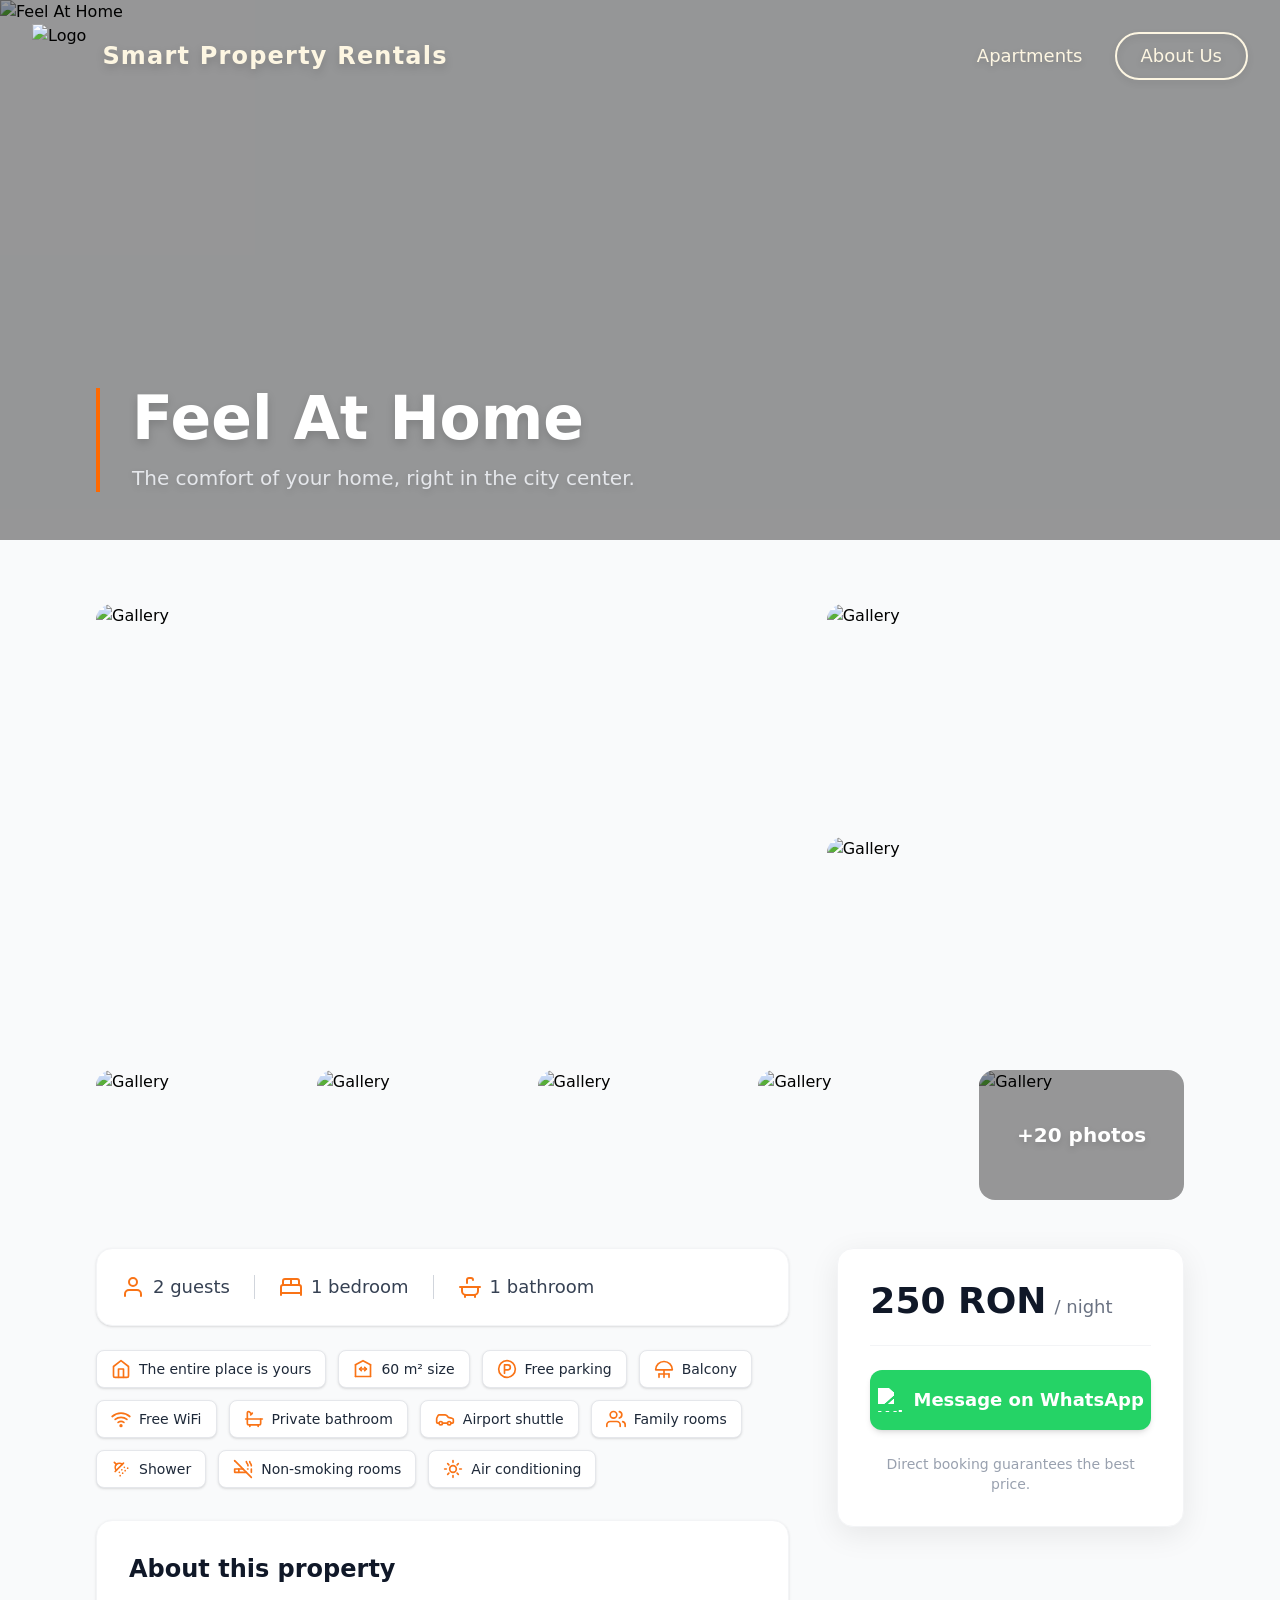
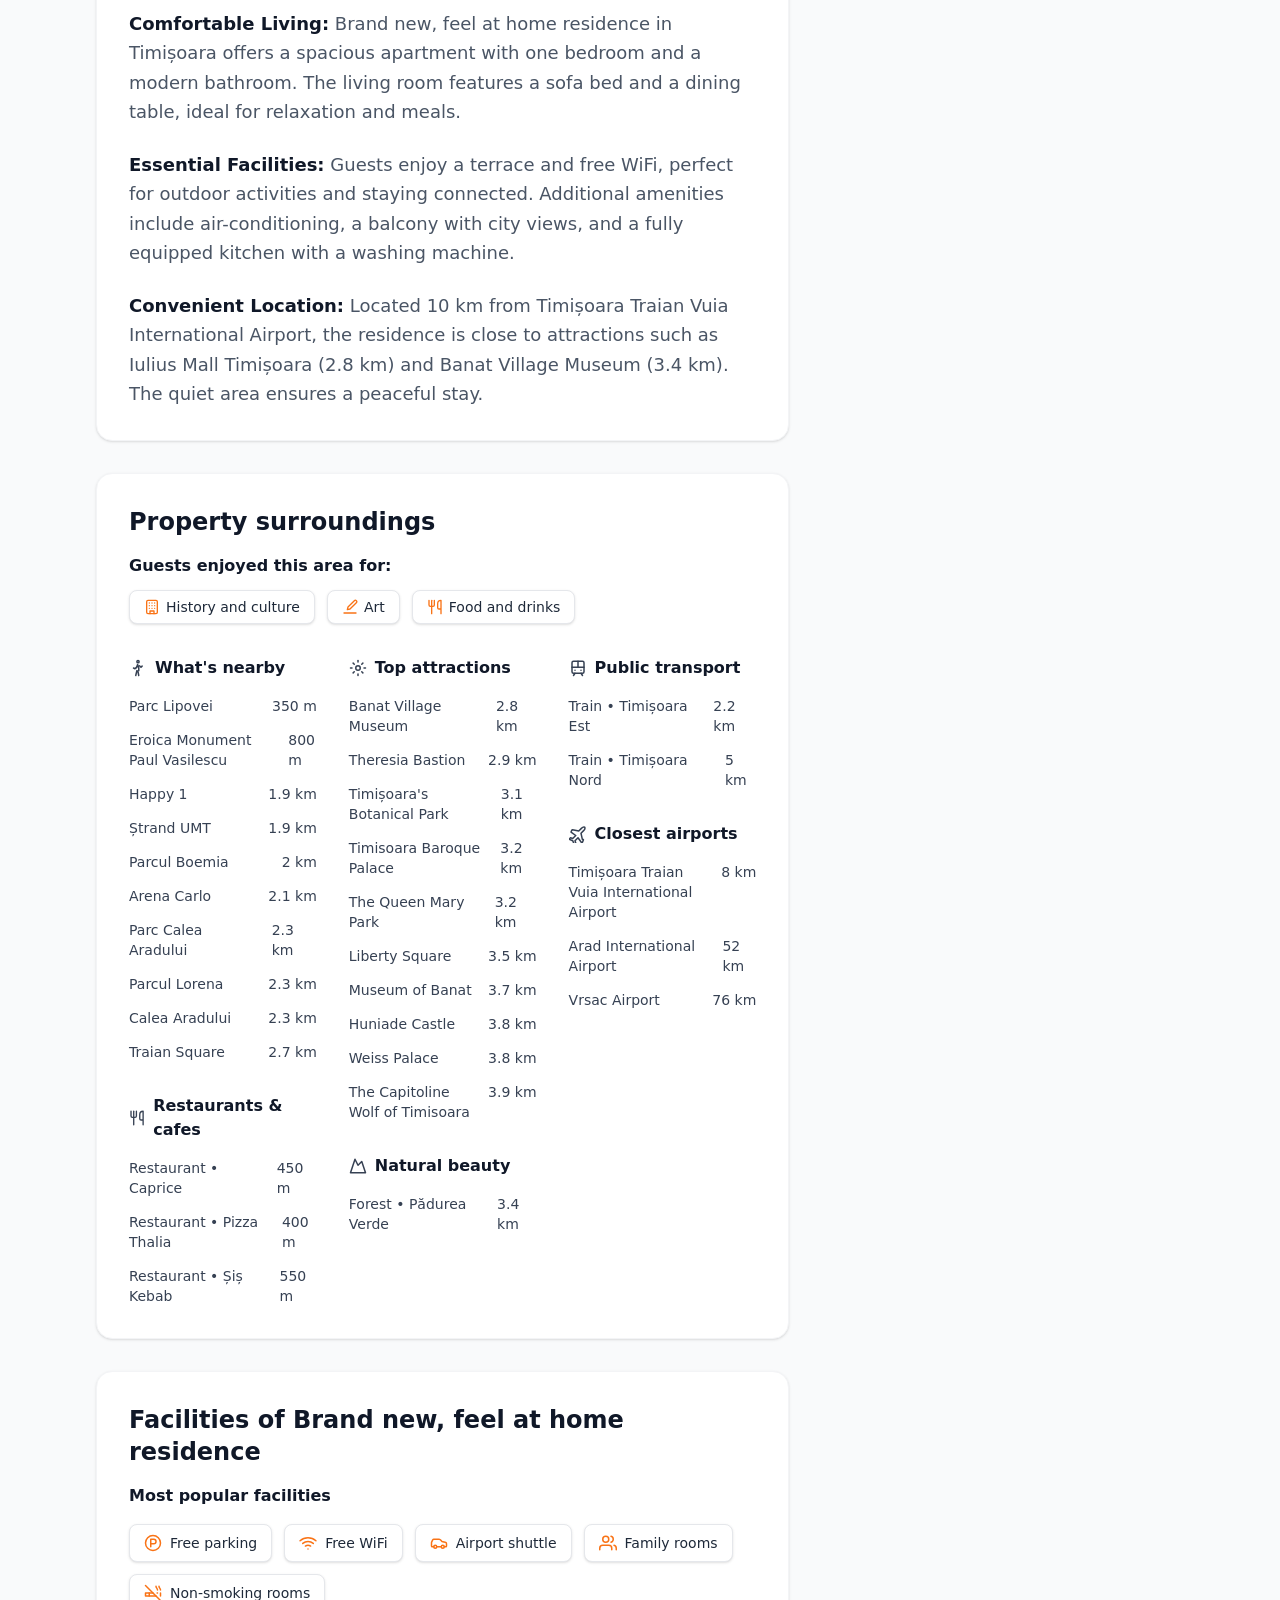
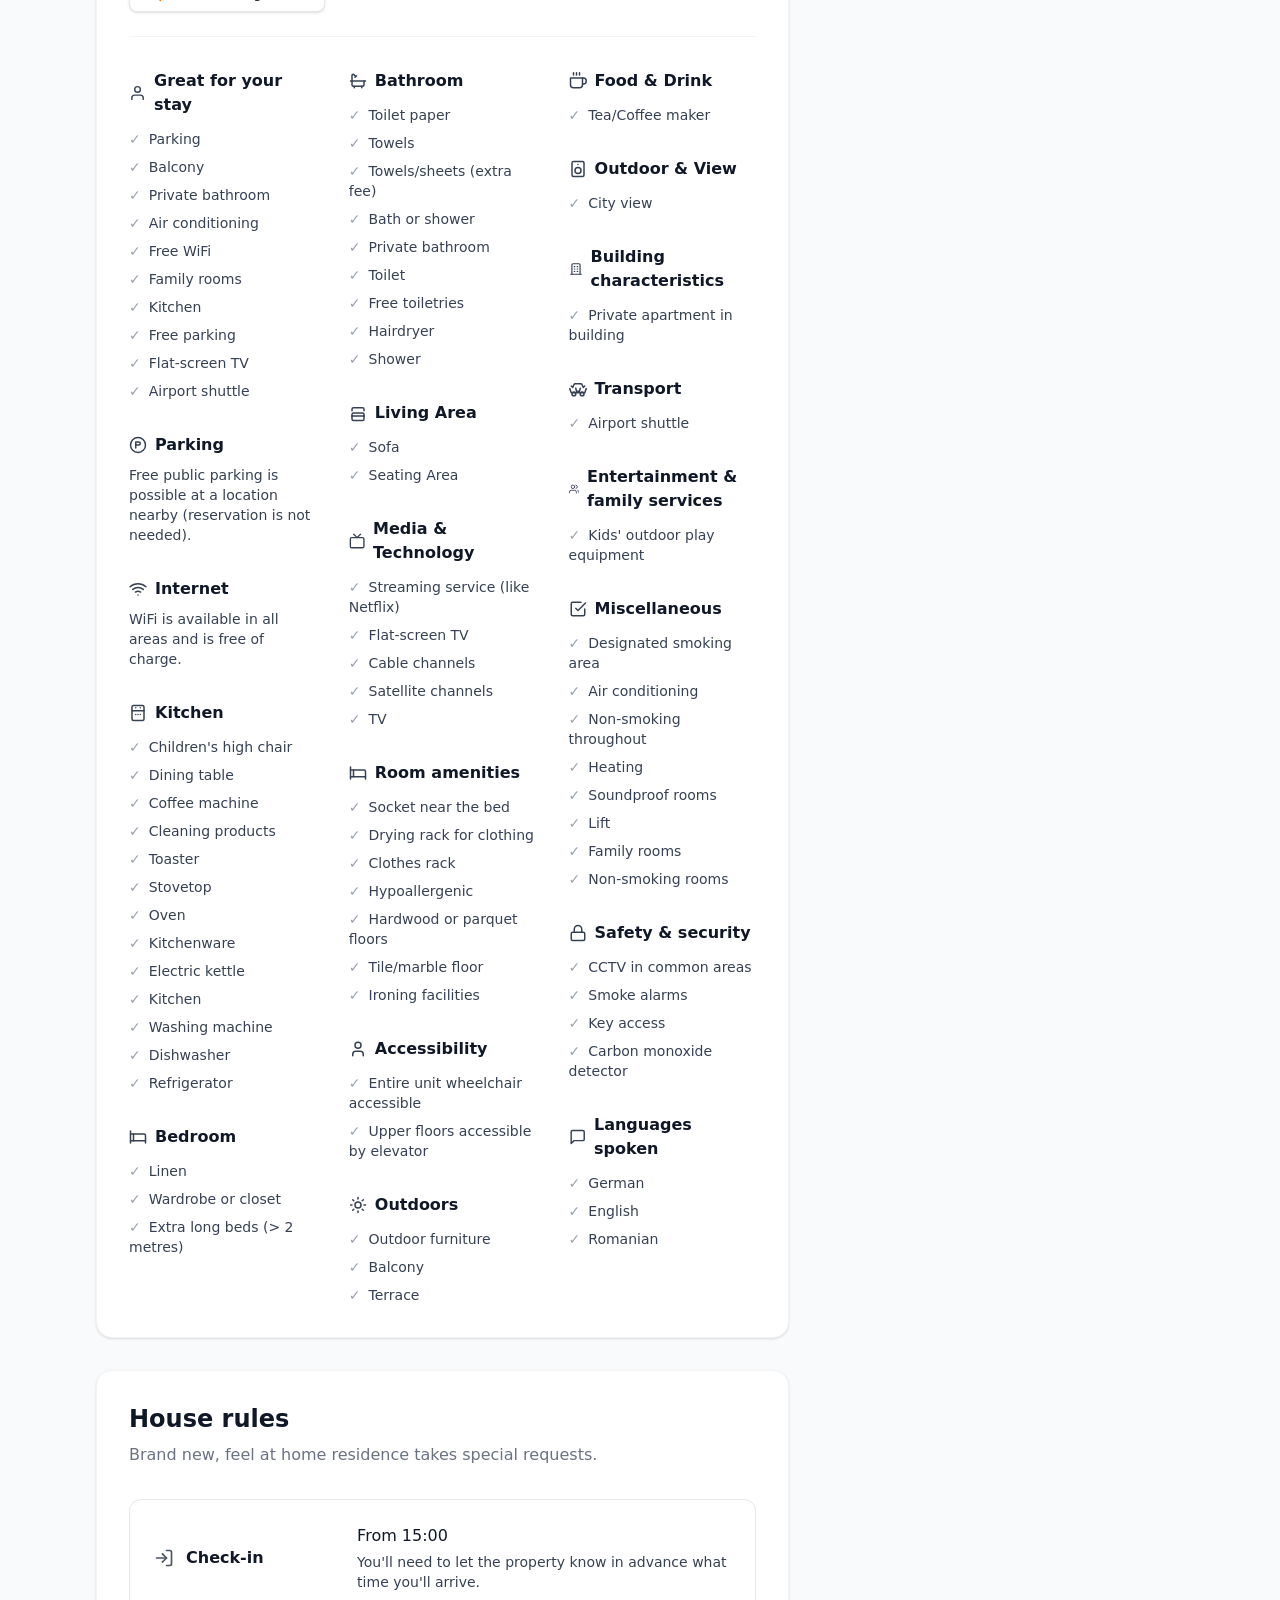
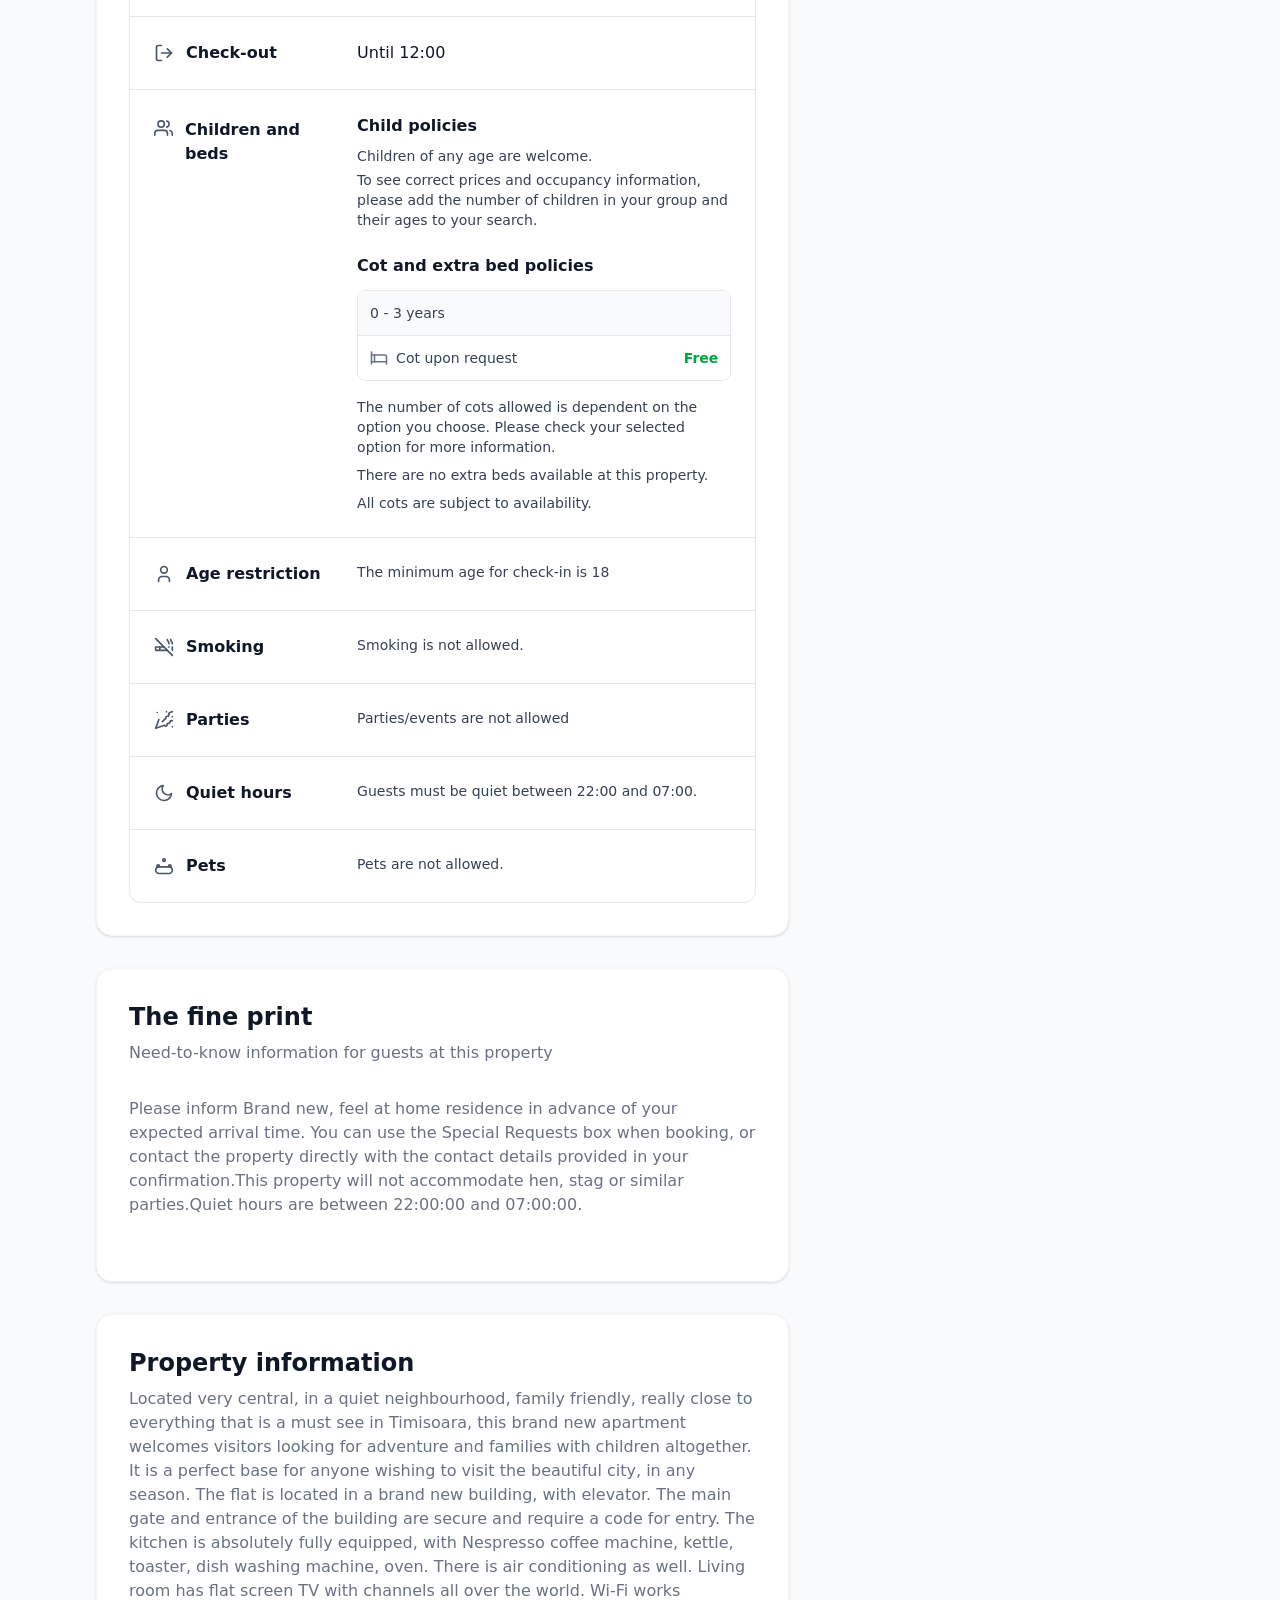
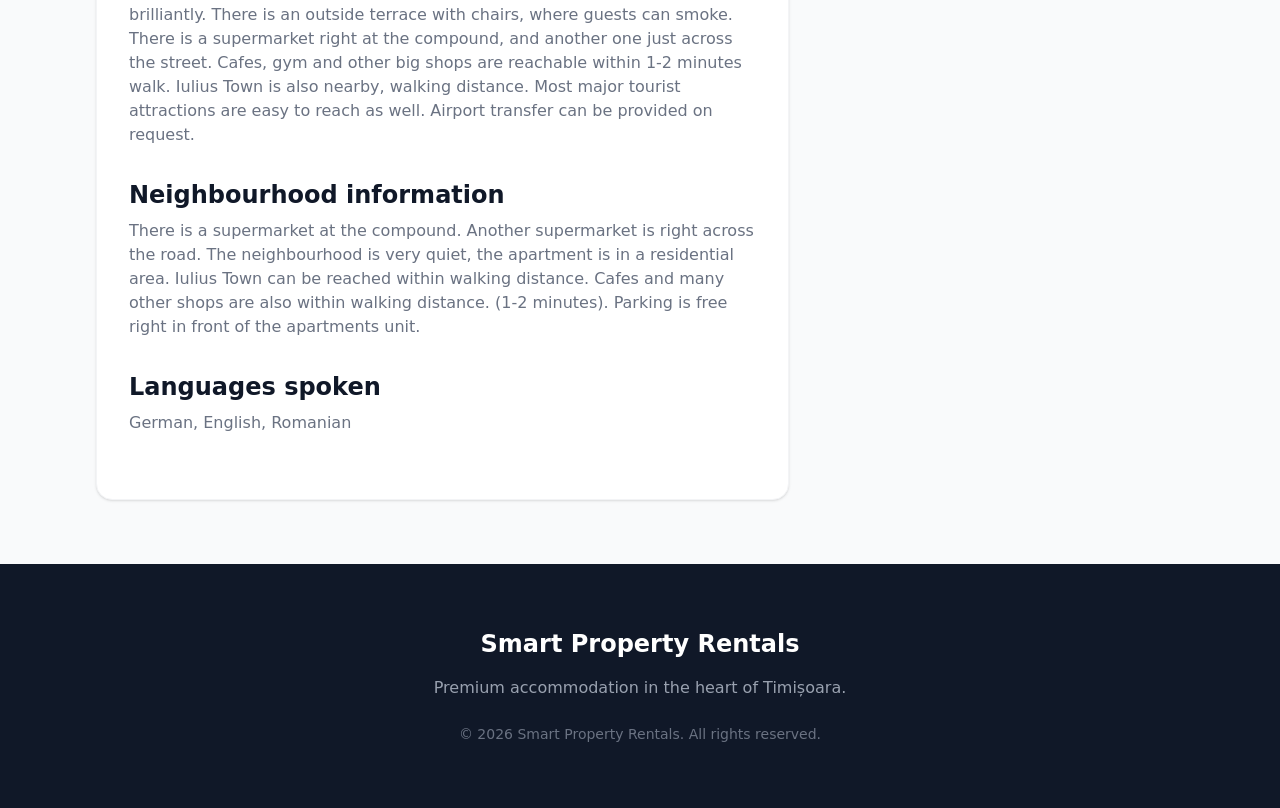
==== feelAtHome.html @ 45040212 "Add files via upload" ====
<!DOCTYPE html>
<html lang="en" class="scroll-smooth">
  <head>
    <meta charset="UTF-8">
    <meta name="viewport" content="width=device-width, initial-scale=1.0">
    <title>Feel At Home - Smart Property Rentals</title>
    <link href="./style.css" rel="stylesheet">
  </head>

  <body class="bg-gray-50 m-0 p-0 overflow-x-hidden">

    <!-- NAV -->
    <nav class="bg-transparent absolute w-full top-0 z-50 transition-all duration-300">
      <div class="w-full px-4 md:px-8 py-6 flex justify-between items-center">
        <a href="index.html" class="flex items-center gap-4">
          <img src="imagini/logo.png" alt="Logo" class="h-12 md:h-16 w-auto object-contain">
          <span class="text-xl md:text-2xl font-bold tracking-wider text-[#fdf6e2] drop-shadow-lg">
            Smart Property Rentals
          </span>
        </a>
        <div class="hidden lg:flex items-center gap-8">
          <a href="index.html#apartamente"
            class="text-lg font-medium text-[#fdf6e2] hover:text-white hover:scale-105 transition-all duration-300 drop-shadow-md">
            Apartments
          </a>
          <a href="index.html#despre-noi"
            class="px-6 py-2 border-2 border-[#fdf6e2] text-[#fdf6e2] text-lg font-medium rounded-full hover:bg-[#fdf6e2] hover:text-black transition-all duration-300 drop-shadow-md">
            About Us
          </a>
        </div>
      </div>
    </nav>

    <!-- HEADER / HERO SECTION -->
    <header class="relative w-full h-[50vh] md:h-[60vh]">
      <img src="imagini/prezentare.png" alt="Feel At Home" class="absolute inset-0 w-full h-full object-cover">
      
      <div class="absolute inset-0 bg-black/40"></div>
      
      <div class="absolute inset-0 flex flex-col justify-end px-6 md:px-16 lg:px-24 pb-12 z-20">
        <div class="border-l-[4px] border-orange-500 pl-6 md:pl-8 max-w-5xl">
          <h1 class="text-4xl md:text-5xl lg:text-6xl text-white font-bold mb-4 drop-shadow-lg">
            Feel At Home
          </h1>
          <p class="text-lg md:text-xl text-gray-200 drop-shadow-md">
            The comfort of your home, right in the city center.
          </p>
        </div>
      </div>
    </header>

    <!-- APARTMENT CONTENT -->
    <section class="w-full bg-gray-50 py-12 md:py-16 px-6 md:px-16 lg:px-24">
      <div class="w-full max-w-[1400px] mx-auto">

        <!-- PHOTO GALLERY -->
        <div class="w-full mb-12 hidden md:flex flex-col gap-3 md:gap-4">
          <div class="flex flex-row gap-3 md:gap-4 h-[350px] lg:h-[450px] w-full">
            <div class="w-2/3 h-full rounded-2xl overflow-hidden cursor-pointer group relative" onclick="openLightbox(0)">
              <img src="imagini/prezentare.png" alt="Gallery" class="w-full h-full object-cover group-hover:scale-105 transition-transform duration-500">
            </div>
            <div class="w-1/3 h-full flex flex-col gap-3 md:gap-4">
              <div class="h-1/2 w-full rounded-2xl overflow-hidden cursor-pointer group relative" onclick="openLightbox(1)">
                <img src="imagini/feelAtHome/1.jpg" alt="Gallery" class="w-full h-full object-cover group-hover:scale-105 transition-transform duration-500">
              </div>
              <div class="h-1/2 w-full rounded-2xl overflow-hidden cursor-pointer group relative" onclick="openLightbox(2)">
                <img src="imagini/feelAtHome/2.jpg" alt="Gallery" class="w-full h-full object-cover group-hover:scale-105 transition-transform duration-500">
              </div>
            </div>
          </div>

          <div class="grid grid-cols-5 gap-3 md:gap-4 h-[100px] lg:h-[130px] w-full">
            <div class="w-full h-full rounded-2xl overflow-hidden cursor-pointer group relative" onclick="openLightbox(3)">
              <img src="imagini/feelAtHome/3.jpg" alt="Gallery" class="w-full h-full object-cover group-hover:scale-105 transition-transform duration-500">
            </div>
            <div class="w-full h-full rounded-2xl overflow-hidden cursor-pointer group relative" onclick="openLightbox(4)">
              <img src="imagini/feelAtHome/4.jpg" alt="Gallery" class="w-full h-full object-cover group-hover:scale-105 transition-transform duration-500">
            </div>
            <div class="w-full h-full rounded-2xl overflow-hidden cursor-pointer group relative" onclick="openLightbox(5)">
              <img src="imagini/feelAtHome/5.jpg" alt="Gallery" class="w-full h-full object-cover group-hover:scale-105 transition-transform duration-500">
            </div>
            <div class="w-full h-full rounded-2xl overflow-hidden cursor-pointer group relative" onclick="openLightbox(6)">
              <img src="imagini/feelAtHome/6.jpg" alt="Gallery" class="w-full h-full object-cover group-hover:scale-105 transition-transform duration-500">
            </div>
            <div class="w-full h-full rounded-2xl overflow-hidden cursor-pointer group relative" onclick="openLightbox(7)">
              <img src="imagini/feelAtHome/7.jpg" alt="Gallery" class="w-full h-full object-cover group-hover:scale-105 transition-transform duration-500">
              <div class="absolute inset-0 bg-black/40 hover:bg-black/60 transition-colors flex items-center justify-center">
                <span class="text-white font-bold text-lg lg:text-xl drop-shadow-md">+20 photos</span>
              </div>
            </div>
          </div>
        </div>

        <!-- Mobile Gallery View -->
        <div class="md:hidden relative w-full h-[250px] rounded-2xl overflow-hidden shadow-sm mb-6 cursor-pointer" onclick="openLightbox(0)">
          <img src="imagini/prezentare.png" alt="Gallery" class="w-full h-full object-cover">
          <div class="absolute bottom-3 right-3 bg-white/90 text-gray-900 px-4 py-2 rounded-lg text-sm font-bold shadow-md flex items-center gap-2">
            <svg width="18" height="18" viewBox="0 0 24 24" fill="none" stroke="currentColor" stroke-width="2" stroke-linecap="round" stroke-linejoin="round"><rect x="3" y="3" width="18" height="18" rx="2" ry="2"></rect><circle cx="8.5" cy="8.5" r="1.5"></circle><polyline points="21 15 16 10 5 21"></polyline></svg>
            All 28 photos
          </div>
        </div>

        <!-- MOBILE PRICE & BOOKING CARD (Cu id adaugat pentru a fi urmarit din script) -->
        <div id="mobile-booking-card" class="lg:hidden bg-white p-6 rounded-2xl shadow-[0_4px_20px_rgba(0,0,0,0.06)] border border-gray-100 mb-8 flex flex-col gap-5">
          <div class="flex items-baseline gap-2 border-b border-gray-100 pb-5">
            <span class="text-3xl font-bold text-gray-900">250 RON</span>
            <span class="text-gray-500 font-medium">/ night</span>
          </div>
          <a href="https://wa.me/40700000000" target="_blank" class="w-full bg-[#25D366] text-white hover:bg-[#20bd5a] font-bold text-lg py-3.5 rounded-xl transition-all duration-300 flex justify-center items-center gap-2.5 shadow-md">
            <img src="imagini/whatsapp.png" alt="WhatsApp" class="w-5 h-5 object-contain brightness-0 invert">
            Message on WhatsApp
          </a>
        </div>

        <!-- 2 COLUMNS: MAIN CONTENT & PRICING -->
        <div class="flex flex-col lg:flex-row gap-12">
          
          <!-- LEFT COLUMN: Content -->
          <div class="w-full lg:w-2/3 flex flex-col gap-8">
            
            <div class="flex flex-wrap gap-6 items-center bg-white p-6 rounded-2xl shadow-sm border border-gray-100">
              <div class="flex gap-2 items-center text-gray-700 text-lg font-medium">
                <svg width="24" height="24" viewBox="0 0 24 24" fill="none" stroke="#f97316" stroke-width="2" stroke-linecap="round" stroke-linejoin="round"><path d="M20 21v-2a4 4 0 0 0-4-4H8a4 4 0 0 0-4 4v2"></path><circle cx="12" cy="7" r="4"></circle></svg>
                <span>2 guests</span>
              </div>
              <div class="w-px h-6 bg-gray-300 hidden sm:block"></div>
              <div class="flex gap-2 items-center text-gray-700 text-lg font-medium">
                <svg width="24" height="24" viewBox="0 0 24 24" fill="none" stroke="#f97316" stroke-width="2" stroke-linecap="round" stroke-linejoin="round"><path d="M2 20v-8a2 2 0 0 1 2-2h16a2 2 0 0 1 2 2v8"></path><path d="M4 10V6a2 2 0 0 1 2-2h12a2 2 0 0 1 2 2v4"></path><path d="M12 4v6"></path><path d="M2 18h20"></path></svg>
                <span>1 bedroom</span>
              </div>
              <div class="w-px h-6 bg-gray-300 hidden sm:block"></div>
              <div class="flex gap-2 items-center text-gray-700 text-lg font-medium">
                <svg width="24" height="24" viewBox="0 0 24 24" fill="none" stroke="#f97316" stroke-width="2" stroke-linecap="round" stroke-linejoin="round"><path d="M4 12v4a4 4 0 0 0 4 4h8a4 4 0 0 0 4-4v-4"></path><path d="M2 12h20"></path><path d="M7 20v2"></path><path d="M17 20v2"></path><path d="M9 5v3"></path><path d="M9 5a2 2 0 0 1 2-2h2a2 2 0 0 1 2 2"></path></svg>
                <span>1 bathroom</span>
              </div>
            </div>

            <!-- HIGHLIGHT TAGS -->
            <div class="flex flex-wrap gap-3 -mt-2">
              <div class="flex items-center gap-2 border border-gray-200 bg-white rounded-lg px-3.5 py-2 text-sm font-medium text-gray-800 shadow-sm transition-shadow hover:shadow-md">
                <svg width="20" height="20" viewBox="0 0 24 24" fill="none" stroke="#f97316" stroke-width="2" stroke-linecap="round" stroke-linejoin="round"><path d="M3 9l9-7 9 7v11a2 2 0 0 1-2 2H5a2 2 0 0 1-2-2z"></path><path d="M9 22V12h6v10"></path></svg>
                <span>The entire place is yours</span>
              </div>
              <div class="flex items-center gap-2 border border-gray-200 bg-white rounded-lg px-3.5 py-2 text-sm font-medium text-gray-800 shadow-sm transition-shadow hover:shadow-md">
                <svg width="20" height="20" viewBox="0 0 24 24" fill="none" stroke="#f97316" stroke-width="2" stroke-linecap="round" stroke-linejoin="round"><path d="M3 21h18"/><path d="M3 7v14"/><path d="M21 7v14"/><path d="M3 7l9-5 9 5"/><path d="M8 12h8"/><path d="M8 12l2-2"/><path d="M8 12l2 2"/><path d="M16 12l-2-2"/><path d="M16 12l-2 2"/></svg>
                <span>60 m² size</span>
              </div>
              <div class="flex items-center gap-2 border border-gray-200 bg-white rounded-lg px-3.5 py-2 text-sm font-medium text-gray-800 shadow-sm transition-shadow hover:shadow-md">
                <svg width="20" height="20" viewBox="0 0 24 24" fill="none" stroke="#f97316" stroke-width="2" stroke-linecap="round" stroke-linejoin="round"><circle cx="12" cy="12" r="10"/><path d="M9 17V7h4a3 3 0 0 1 0 6H9"/></svg>
                <span>Free parking</span>
              </div>
              <div class="flex items-center gap-2 border border-gray-200 bg-white rounded-lg px-3.5 py-2 text-sm font-medium text-gray-800 shadow-sm transition-shadow hover:shadow-md">
                <svg width="20" height="20" viewBox="0 0 24 24" fill="none" stroke="#f97316" stroke-width="2" stroke-linecap="round" stroke-linejoin="round"><path d="M12 22v-9"/><path d="M2 13a10 10 0 0 1 20 0Z"/><path d="M6 22v-4"/><path d="M18 22v-4"/><path d="M6 18h12"/></svg>
                <span>Balcony</span>
              </div>
              <div class="flex items-center gap-2 border border-gray-200 bg-white rounded-lg px-3.5 py-2 text-sm font-medium text-gray-800 shadow-sm transition-shadow hover:shadow-md">
                <svg width="20" height="20" viewBox="0 0 24 24" fill="none" stroke="#f97316" stroke-width="2" stroke-linecap="round" stroke-linejoin="round"><path d="M5 12.55a11 11 0 0 1 14.08 0"/><path d="M1.42 9a16 16 0 0 1 21.16 0"/><path d="M8.53 16.11a6 6 0 0 1 6.95 0"/><circle cx="12" cy="20" r="1"/></svg>
                <span>Free WiFi</span>
              </div>
              <div class="flex items-center gap-2 border border-gray-200 bg-white rounded-lg px-3.5 py-2 text-sm font-medium text-gray-800 shadow-sm transition-shadow hover:shadow-md">
                <svg width="20" height="20" viewBox="0 0 24 24" fill="none" stroke="#f97316" stroke-width="2" stroke-linecap="round" stroke-linejoin="round"><path d="M9 6 6.5 3.5a1.5 1.5 0 0 0-1-.5C4.683 3 4 3.683 4 4.5V17a2 2 0 0 0 2 2h12a2 2 0 0 0 2-2v-5"/><line x1="10" y1="5" x2="8" y2="7"/><line x1="2" y1="12" x2="22" y2="12"/><line x1="7" y1="19" x2="7" y2="21"/><line x1="17" y1="19" x2="17" y2="21"/></svg>
                <span>Private bathroom</span>
              </div>
              <div class="flex items-center gap-2 border border-gray-200 bg-white rounded-lg px-3.5 py-2 text-sm font-medium text-gray-800 shadow-sm transition-shadow hover:shadow-md">
                <svg width="20" height="20" viewBox="0 0 24 24" fill="none" stroke="#f97316" stroke-width="2" stroke-linecap="round" stroke-linejoin="round"><path d="M19 17h2c.6 0 1-.4 1-1v-3c0-.9-.7-1.7-1.5-1.9C18.7 10.6 16 10 16 10s-1.3-1.4-2.2-2.3c-.5-.4-1.1-.7-1.8-.7H5c-.6 0-1.1.4-1.4.9l-1.4 2.9A3.7 3.7 0 0 0 2 12v4c0 .6.4 1 1 1h2"/><circle cx="7" cy="17" r="2"/><path d="M9 17h6"/><circle cx="17" cy="17" r="2"/></svg>
                <span>Airport shuttle</span>
              </div>
              <div class="flex items-center gap-2 border border-gray-200 bg-white rounded-lg px-3.5 py-2 text-sm font-medium text-gray-800 shadow-sm transition-shadow hover:shadow-md">
                <svg width="20" height="20" viewBox="0 0 24 24" fill="none" stroke="#f97316" stroke-width="2" stroke-linecap="round" stroke-linejoin="round"><path d="M17 21v-2a4 4 0 0 0-4-4H5a4 4 0 0 0-4 4v2"/><circle cx="9" cy="7" r="4"/><path d="M23 21v-2a4 4 0 0 0-3-3.87"/><path d="M16 3.13a4 4 0 0 1 0 7.75"/></svg>
                <span>Family rooms</span>
              </div>
              <div class="flex items-center gap-2 border border-gray-200 bg-white rounded-lg px-3.5 py-2 text-sm font-medium text-gray-800 shadow-sm transition-shadow hover:shadow-md">
                <svg width="20" height="20" viewBox="0 0 24 24" fill="none" stroke="#f97316" stroke-width="2" stroke-linecap="round" stroke-linejoin="round"><path d="m4 4 2.5 2.5"/><path d="M13.5 6.5a4.95 4.95 0 0 0-7 7"/><path d="M15 5 5 15"/><path d="M14 17v.01"/><path d="M10 16v.01"/><path d="M13 13v.01"/><path d="M16 10v.01"/><path d="M11 20v.01"/><path d="M17 14v.01"/><path d="M20 11v.01"/></svg>
                <span>Shower</span>
              </div>
              <div class="flex items-center gap-2 border border-gray-200 bg-white rounded-lg px-3.5 py-2 text-sm font-medium text-gray-800 shadow-sm transition-shadow hover:shadow-md">
                <svg width="20" height="20" viewBox="0 0 24 24" fill="none" stroke="#f97316" stroke-width="2" stroke-linecap="round" stroke-linejoin="round"><line x1="2" y1="2" x2="22" y2="22"/><path d="M12 12H2v4h14"/><path d="M22 12v4"/><path d="M18 12h-.5"/><path d="M7 12v4"/><path d="M18 8c0-2.5-2-2.5-2-5"/><path d="M22 8c0-2.5-2-2.5-2-5"/></svg>
                <span>Non-smoking rooms</span>
              </div>
              <div class="flex items-center gap-2 border border-gray-200 bg-white rounded-lg px-3.5 py-2 text-sm font-medium text-gray-800 shadow-sm transition-shadow hover:shadow-md">
                <svg width="20" height="20" viewBox="0 0 24 24" fill="none" stroke="#f97316" stroke-width="2" stroke-linecap="round" stroke-linejoin="round"><path d="M12 2v2"/><path d="M12 20v2"/><path d="M22 12h-2"/><path d="M4 12H2"/><path d="M18.36 5.64l-1.42 1.42"/><path d="M7.06 16.94l-1.42 1.42"/><path d="M18.36 18.36l-1.42-1.42"/><path d="M7.06 7.06l-1.42-1.42"/><path d="M12 8a4 4 0 1 0 0 8 4 4 0 0 0 0-8Z"/></svg>
                <span>Air conditioning</span>
              </div>
            </div>

            <!-- ABOUT THIS PROPERTY -->
            <div class="bg-white p-8 rounded-2xl shadow-sm border border-gray-100">
              <h2 class="text-2xl font-bold text-gray-900 mb-6">About this property</h2>
              <p class="text-gray-600 leading-relaxed text-lg mb-6">
                <strong class="text-gray-900">Comfortable Living:</strong> Brand new, feel at home residence in Timișoara offers a spacious apartment with one bedroom and a modern bathroom. The living room features a sofa bed and a dining table, ideal for relaxation and meals.
              </p>
              <p class="text-gray-600 leading-relaxed text-lg mb-6">
                <strong class="text-gray-900">Essential Facilities:</strong> Guests enjoy a terrace and free WiFi, perfect for outdoor activities and staying connected. Additional amenities include air-conditioning, a balcony with city views, and a fully equipped kitchen with a washing machine.
              </p>
              <p class="text-gray-600 leading-relaxed text-lg">
                <strong class="text-gray-900">Convenient Location:</strong> Located 10 km from Timișoara Traian Vuia International Airport, the residence is close to attractions such as Iulius Mall Timișoara (2.8 km) and Banat Village Museum (3.4 km). The quiet area ensures a peaceful stay.
              </p>
            </div>

            <!-- PROPERTY SURROUNDINGS -->
            <div class="bg-white p-8 rounded-2xl shadow-sm border border-gray-100">
              <h2 class="text-2xl font-bold text-gray-900 mb-4">Property surroundings</h2>
              
              <p class="text-gray-900 font-bold mb-3">Guests enjoyed this area for:</p>
              
              <div class="flex flex-wrap items-center gap-3 text-[13px] md:text-sm mb-8">
                <div class="flex items-center gap-1.5 border border-gray-200 bg-white rounded-lg px-3.5 py-1.5 text-gray-800 font-medium shadow-sm transition-shadow hover:shadow-md">
                  <svg width="16" height="16" viewBox="0 0 24 24" fill="none" stroke="#f97316" stroke-width="2" stroke-linecap="round" stroke-linejoin="round"><rect x="4" y="2" width="16" height="20" rx="2" ry="2"></rect><path d="M9 22v-4h6v4"></path><path d="M8 6h.01"></path><path d="M16 6h.01"></path><path d="M12 6h.01"></path><path d="M12 10h.01"></path><path d="M12 14h.01"></path><path d="M16 10h.01"></path><path d="M16 14h.01"></path><path d="M8 10h.01"></path><path d="M8 14h.01"></path></svg>
                  History and culture
                </div>
                <div class="flex items-center gap-1.5 border border-gray-200 bg-white rounded-lg px-3.5 py-1.5 text-gray-800 font-medium shadow-sm transition-shadow hover:shadow-md">
                  <svg width="16" height="16" viewBox="0 0 24 24" fill="none" stroke="#f97316" stroke-width="2" stroke-linecap="round" stroke-linejoin="round"><path d="M18.5 2.5a2.121 2.121 0 0 1 3 3L12 15l-4 1 1-4 9.5-9.5z"></path><path d="M3 21h18"></path></svg>
                  Art
                </div>
                <div class="flex items-center gap-1.5 border border-gray-200 bg-white rounded-lg px-3.5 py-1.5 text-gray-800 font-medium shadow-sm transition-shadow hover:shadow-md">
                  <svg width="16" height="16" viewBox="0 0 24 24" fill="none" stroke="#f97316" stroke-width="2" stroke-linecap="round" stroke-linejoin="round"><path d="M3 2v7c0 1.1.9 2 2 2h4a2 2 0 0 0 2-2V2"></path><path d="M7 2v20"></path><path d="M21 15V2v0a5 5 0 0 0-5 5v6c0 1.1.9 2 2 2h3Zm0 0v7"></path></svg>
                  Food and drinks
                </div>
              </div>

              <div class="grid grid-cols-1 md:grid-cols-2 lg:grid-cols-3 gap-x-8 gap-y-10">
                <div class="flex flex-col gap-8">
                  <div>
                    <h3 class="flex items-center gap-2 font-bold text-gray-900 mb-4">
                      <svg width="18" height="18" viewBox="0 0 24 24" fill="none" stroke="currentColor" stroke-width="2" stroke-linecap="round" stroke-linejoin="round" class="text-gray-700"><path d="M12 5A1.5 1.5 0 1 1 12 2a1.5 1.5 0 0 1 0 3z"/><path d="m9 22 1.5-6.5L12 17l1 5"/><path d="M10 11l-2 2-2-1"/><path d="M14 9l2 2 1.5-1.5"/><path d="M10 11.5l1.5-4 1.5 4v4"/></svg>
                      What's nearby
                    </h3>
                    <ul class="text-[13px] md:text-sm text-gray-700 space-y-3.5">
                      <li class="flex justify-between gap-4"><span>Parc Lipovei</span><span>350 m</span></li>
                      <li class="flex justify-between gap-4"><span>Eroica Monument Paul Vasilescu</span><span>800 m</span></li>
                      <li class="flex justify-between gap-4"><span>Happy 1</span><span>1.9 km</span></li>
                      <li class="flex justify-between gap-4"><span>Ștrand UMT</span><span>1.9 km</span></li>
                      <li class="flex justify-between gap-4"><span>Parcul Boemia</span><span>2 km</span></li>
                      <li class="flex justify-between gap-4"><span>Arena Carlo</span><span>2.1 km</span></li>
                      <li class="flex justify-between gap-4"><span>Parc Calea Aradului</span><span>2.3 km</span></li>
                      <li class="flex justify-between gap-4"><span>Parcul Lorena</span><span>2.3 km</span></li>
                      <li class="flex justify-between gap-4"><span>Calea Aradului</span><span>2.3 km</span></li>
                      <li class="flex justify-between gap-4"><span>Traian Square</span><span>2.7 km</span></li>
                    </ul>
                  </div>
                  <div>
                    <h3 class="flex items-center gap-2 font-bold text-gray-900 mb-4">
                      <svg width="18" height="18" viewBox="0 0 24 24" fill="none" stroke="currentColor" stroke-width="2" stroke-linecap="round" stroke-linejoin="round" class="text-gray-700"><path d="M3 2v7c0 1.1.9 2 2 2h4a2 2 0 0 0 2-2V2"></path><path d="M7 2v20"></path><path d="M21 15V2v0a5 5 0 0 0-5 5v6c0 1.1.9 2 2 2h3Zm0 0v7"></path></svg>
                      Restaurants & cafes
                    </h3>
                    <ul class="text-[13px] md:text-sm text-gray-700 space-y-3.5">
                      <li class="flex justify-between gap-4"><span>Restaurant • Caprice</span><span>450 m</span></li>
                      <li class="flex justify-between gap-4"><span>Restaurant • Pizza Thalia</span><span>400 m</span></li>
                      <li class="flex justify-between gap-4"><span>Restaurant • Șiș Kebab</span><span>550 m</span></li>
                    </ul>
                  </div>
                </div>

                <div class="flex flex-col gap-8">
                  <div>
                    <h3 class="flex items-center gap-2 font-bold text-gray-900 mb-4">
                      <svg width="18" height="18" viewBox="0 0 24 24" fill="none" stroke="currentColor" stroke-width="2" stroke-linecap="round" stroke-linejoin="round" class="text-gray-700"><circle cx="12" cy="12" r="3"/><path d="M12 2v2"/><path d="M12 20v2"/><path d="M5.5 5.5l1.5 1.5"/><path d="M17 17l1.5 1.5"/><path d="M2 12h2"/><path d="M20 12h2"/><path d="M5.5 18.5l1.5-1.5"/><path d="M17 7l1.5-1.5"/></svg>
                      Top attractions
                    </h3>
                    <ul class="text-[13px] md:text-sm text-gray-700 space-y-3.5">
                      <li class="flex justify-between gap-4"><span>Banat Village Museum</span><span>2.8 km</span></li>
                      <li class="flex justify-between gap-4"><span>Theresia Bastion</span><span>2.9 km</span></li>
                      <li class="flex justify-between gap-4"><span>Timișoara's Botanical Park</span><span>3.1 km</span></li>
                      <li class="flex justify-between gap-4"><span>Timisoara Baroque Palace</span><span>3.2 km</span></li>
                      <li class="flex justify-between gap-4"><span>The Queen Mary Park</span><span>3.2 km</span></li>
                      <li class="flex justify-between gap-4"><span>Liberty Square</span><span>3.5 km</span></li>
                      <li class="flex justify-between gap-4"><span>Museum of Banat</span><span>3.7 km</span></li>
                      <li class="flex justify-between gap-4"><span>Huniade Castle</span><span>3.8 km</span></li>
                      <li class="flex justify-between gap-4"><span>Weiss Palace</span><span>3.8 km</span></li>
                      <li class="flex justify-between gap-4"><span>The Capitoline Wolf of Timisoara</span><span class="whitespace-nowrap">3.9 km</span></li>
                    </ul>
                  </div>
                  <div>
                    <h3 class="flex items-center gap-2 font-bold text-gray-900 mb-4">
                      <svg width="18" height="18" viewBox="0 0 24 24" fill="none" stroke="currentColor" stroke-width="2" stroke-linecap="round" stroke-linejoin="round" class="text-gray-700"><path d="M8 3l4 8 5-5 5 15H2L8 3z"/></svg>
                      Natural beauty
                    </h3>
                    <ul class="text-[13px] md:text-sm text-gray-700 space-y-3.5">
                      <li class="flex justify-between gap-4"><span>Forest • Pădurea Verde</span><span>3.4 km</span></li>
                    </ul>
                  </div>
                </div>

                <div class="flex flex-col gap-8">
                  <div>
                    <h3 class="flex items-center gap-2 font-bold text-gray-900 mb-4">
                      <svg width="18" height="18" viewBox="0 0 24 24" fill="none" stroke="currentColor" stroke-width="2" stroke-linecap="round" stroke-linejoin="round" class="text-gray-700"><rect x="4" y="3" width="16" height="16" rx="2"/><path d="M4 11h16"/><path d="M12 3v8"/><path d="M8 19l-2 3"/><path d="M16 19l2 3"/><path d="M8 15h0"/><path d="M16 15h0"/></svg>
                      Public transport
                    </h3>
                    <ul class="text-[13px] md:text-sm text-gray-700 space-y-3.5">
                      <li class="flex justify-between gap-4"><span>Train • Timișoara Est</span><span>2.2 km</span></li>
                      <li class="flex justify-between gap-4"><span>Train • Timișoara Nord</span><span>5 km</span></li>
                    </ul>
                  </div>
                  <div>
                    <h3 class="flex items-center gap-2 font-bold text-gray-900 mb-4">
                      <svg width="18" height="18" viewBox="0 0 24 24" fill="none" stroke="currentColor" stroke-width="2" stroke-linecap="round" stroke-linejoin="round" class="text-gray-700"><path d="M17.8 19.2 16 11l3.5-3.5C21 6 21.5 4 21 3c-1-.5-3 0-4.5 1.5L13 8 4.8 6.2c-.5-.1-.9.2-1.1.7l-1 2.5L9 14l-4 4-3-1-2 2 5 2 2 5 2-2-1-3 4-4 4.6 6.3c.5.3 1.1.1 1.4-.4l1.3-3.2c-.1-.5-.5-.8-1.1-.8z"/></svg>
                      Closest airports
                    </h3>
                    <ul class="text-[13px] md:text-sm text-gray-700 space-y-3.5">
                      <li class="flex justify-between gap-4"><span>Timișoara Traian Vuia International Airport</span><span class="whitespace-nowrap">8 km</span></li>
                      <li class="flex justify-between gap-4"><span>Arad International Airport</span><span>52 km</span></li>
                      <li class="flex justify-between gap-4"><span>Vrsac Airport</span><span>76 km</span></li>
                    </ul>
                  </div>
                </div>

              </div>
            </div>

            <!-- FACILITIES -->
            <div class="bg-white p-8 rounded-2xl shadow-sm border border-gray-100">
              <div class="mb-8 border-b border-gray-100 pb-6">
                <h2 class="text-2xl font-bold text-gray-900 mb-1">Facilities of Brand new, feel at home residence</h2>
                
                <h3 class="font-bold text-gray-900 mb-3 mt-4">Most popular facilities</h3>
                
                <div class="flex flex-wrap gap-3 mt-4 text-sm font-medium text-gray-900">
                  <div class="flex items-center gap-2 border border-gray-200 bg-white rounded-lg px-3.5 py-2 text-sm font-medium text-gray-800 shadow-sm transition-shadow hover:shadow-md">
                    <svg width="18" height="18" viewBox="0 0 24 24" fill="none" stroke="#f97316" stroke-width="2" stroke-linecap="round" stroke-linejoin="round"><circle cx="12" cy="12" r="10"></circle><path d="M9 17V7h4a3 3 0 0 1 0 6H9"></path></svg>
                    Free parking
                  </div>
                  <div class="flex items-center gap-2 border border-gray-200 bg-white rounded-lg px-3.5 py-2 text-sm font-medium text-gray-800 shadow-sm transition-shadow hover:shadow-md">
                    <svg width="18" height="18" viewBox="0 0 24 24" fill="none" stroke="#f97316" stroke-width="2" stroke-linecap="round" stroke-linejoin="round"><path d="M5 12.55a11 11 0 0 1 14.08 0"></path><path d="M1.42 9a16 16 0 0 1 21.16 0"></path><path d="M8.53 16.11a6 6 0 0 1 6.95 0"></path><line x1="12" y1="20" x2="12.01" y2="20"></line></svg>
                    Free WiFi
                  </div>
                  <div class="flex items-center gap-2 border border-gray-200 bg-white rounded-lg px-3.5 py-2 text-sm font-medium text-gray-800 shadow-sm transition-shadow hover:shadow-md">
                    <svg width="18" height="18" viewBox="0 0 24 24" fill="none" stroke="#f97316" stroke-width="2" stroke-linecap="round" stroke-linejoin="round"><path d="M19 17h2c.6 0 1-.4 1-1v-3c0-.9-.7-1.7-1.5-1.9C18.7 10.6 16 10 16 10s-1.3-1.4-2.2-2.3c-.5-.4-1.1-.7-1.8-.7H5c-.6 0-1.1.4-1.4.9l-1.4 2.9A3.7 3.7 0 0 0 2 12v4c0 .6.4 1 1 1h2"/><circle cx="7" cy="17" r="2"/><path d="M9 17h6"/><circle cx="17" cy="17" r="2"/></svg>
                    Airport shuttle
                  </div>
                  <div class="flex items-center gap-2 border border-gray-200 bg-white rounded-lg px-3.5 py-2 text-sm font-medium text-gray-800 shadow-sm transition-shadow hover:shadow-md">
                    <svg width="18" height="18" viewBox="0 0 24 24" fill="none" stroke="#f97316" stroke-width="2" stroke-linecap="round" stroke-linejoin="round"><path d="M17 21v-2a4 4 0 0 0-4-4H5a4 4 0 0 0-4 4v2"></path><circle cx="9" cy="7" r="4"></circle><path d="M23 21v-2a4 4 0 0 0-3-3.87"></path><path d="M16 3.13a4 4 0 0 1 0 7.75"></path></svg>
                    Family rooms
                  </div>
                  <div class="flex items-center gap-2 border border-gray-200 bg-white rounded-lg px-3.5 py-2 text-sm font-medium text-gray-800 shadow-sm transition-shadow hover:shadow-md">
                    <svg width="18" height="18" viewBox="0 0 24 24" fill="none" stroke="#f97316" stroke-width="2" stroke-linecap="round" stroke-linejoin="round"><line x1="2" y1="2" x2="22" y2="22"/><path d="M12 12H2v4h14"/><path d="M22 12v4"/><path d="M18 12h-.5"/><path d="M7 12v4"/><path d="M18 8c0-2.5-2-2.5-2-5"/><path d="M22 8c0-2.5-2-2.5-2-5"/></svg>
                    Non-smoking rooms
                  </div>
                </div>
              </div>

              <div class="grid grid-cols-1 md:grid-cols-2 lg:grid-cols-3 gap-8">
                
                <div class="flex flex-col gap-8">
                  <div>
                    <h3 class="flex items-center gap-2 font-bold text-gray-900 mb-3">
                      <svg width="18" height="18" viewBox="0 0 24 24" fill="none" stroke="currentColor" stroke-width="2" stroke-linecap="round" stroke-linejoin="round" class="text-gray-700"><path d="M20 21v-2a4 4 0 0 0-4-4H8a4 4 0 0 0-4 4v2"></path><circle cx="12" cy="7" r="4"></circle></svg>
                      Great for your stay
                    </h3>
                    <ul class="text-sm text-gray-700 space-y-2">
                      <li><span class="text-gray-400 mr-2">✓</span>Parking</li>
                      <li><span class="text-gray-400 mr-2">✓</span>Balcony</li>
                      <li><span class="text-gray-400 mr-2">✓</span>Private bathroom</li>
                      <li><span class="text-gray-400 mr-2">✓</span>Air conditioning</li>
                      <li><span class="text-gray-400 mr-2">✓</span>Free WiFi</li>
                      <li><span class="text-gray-400 mr-2">✓</span>Family rooms</li>
                      <li><span class="text-gray-400 mr-2">✓</span>Kitchen</li>
                      <li><span class="text-gray-400 mr-2">✓</span>Free parking</li>
                      <li><span class="text-gray-400 mr-2">✓</span>Flat-screen TV</li>
                      <li><span class="text-gray-400 mr-2">✓</span>Airport shuttle</li>
                    </ul>
                  </div>

                  <div>
                    <h3 class="flex items-center gap-2 font-bold text-gray-900 mb-2">
                      <svg width="18" height="18" viewBox="0 0 24 24" fill="none" stroke="currentColor" stroke-width="2" stroke-linecap="round" stroke-linejoin="round" class="text-gray-700"><circle cx="12" cy="12" r="10"></circle><path d="M9 16V8h4a2 2 0 0 1 0 4H9"></path></svg>
                      Parking
                    </h3>
                    <p class="text-sm text-gray-700">Free public parking is possible at a location nearby (reservation is not needed).</p>
                  </div>

                  <div>
                    <h3 class="flex items-center gap-2 font-bold text-gray-900 mb-2">
                      <svg width="18" height="18" viewBox="0 0 24 24" fill="none" stroke="currentColor" stroke-width="2" stroke-linecap="round" stroke-linejoin="round" class="text-gray-700"><path d="M5 12.55a11 11 0 0 1 14.08 0"></path><path d="M1.42 9a16 16 0 0 1 21.16 0"></path><path d="M8.53 16.11a6 6 0 0 1 6.95 0"></path><line x1="12" y1="20" x2="12.01" y2="20"></line></svg>
                      Internet
                    </h3>
                    <p class="text-sm text-gray-700">WiFi is available in all areas and is free of charge.</p>
                  </div>

                  <div>
                    <h3 class="flex items-center gap-2 font-bold text-gray-900 mb-3">
                      <!-- Plita bucatarie -->
                      <svg width="18" height="18" viewBox="0 0 24 24" fill="none" stroke="currentColor" stroke-width="2" stroke-linecap="round" stroke-linejoin="round" class="text-gray-700"><rect width="16" height="20" x="4" y="2" rx="2" ry="2"/><path d="M4 9h16"/><path d="M9 14h.01"/><path d="M15 14h.01"/><path d="M12 14h.01"/><path d="M9 5h.01"/><path d="M15 5h.01"/></svg>
                      Kitchen
                    </h3>
                    <ul class="text-sm text-gray-700 space-y-2">
                      <li><span class="text-gray-400 mr-2">✓</span>Children's high chair</li>
                      <li><span class="text-gray-400 mr-2">✓</span>Dining table</li>
                      <li><span class="text-gray-400 mr-2">✓</span>Coffee machine</li>
                      <li><span class="text-gray-400 mr-2">✓</span>Cleaning products</li>
                      <li><span class="text-gray-400 mr-2">✓</span>Toaster</li>
                      <li><span class="text-gray-400 mr-2">✓</span>Stovetop</li>
                      <li><span class="text-gray-400 mr-2">✓</span>Oven</li>
                      <li><span class="text-gray-400 mr-2">✓</span>Kitchenware</li>
                      <li><span class="text-gray-400 mr-2">✓</span>Electric kettle</li>
                      <li><span class="text-gray-400 mr-2">✓</span>Kitchen</li>
                      <li><span class="text-gray-400 mr-2">✓</span>Washing machine</li>
                      <li><span class="text-gray-400 mr-2">✓</span>Dishwasher</li>
                      <li><span class="text-gray-400 mr-2">✓</span>Refrigerator</li>
                    </ul>
                  </div>

                  <div>
                    <h3 class="flex items-center gap-2 font-bold text-gray-900 mb-3">
                      <svg width="18" height="18" viewBox="0 0 24 24" fill="none" stroke="currentColor" stroke-width="2" stroke-linecap="round" stroke-linejoin="round" class="text-gray-700"><path d="M2 4v16"/><path d="M2 8h18a2 2 0 0 1 2 2v10"/><path d="M2 17h20"/><path d="M6 8v9"/></svg>
                      Bedroom
                    </h3>
                    <ul class="text-sm text-gray-700 space-y-2">
                      <li><span class="text-gray-400 mr-2">✓</span>Linen</li>
                      <li><span class="text-gray-400 mr-2">✓</span>Wardrobe or closet</li>
                      <li><span class="text-gray-400 mr-2">✓</span>Extra long beds (> 2 metres)</li>
                    </ul>
                  </div>
                </div>

                <div class="flex flex-col gap-8">
                  <div>
                    <h3 class="flex items-center gap-2 font-bold text-gray-900 mb-3">
                      <svg width="18" height="18" viewBox="0 0 24 24" fill="none" stroke="currentColor" stroke-width="2" stroke-linecap="round" stroke-linejoin="round" class="text-gray-700"><path d="M9 6 6.5 3.5a1.5 1.5 0 0 0-1-.5C4.683 3 4 3.683 4 4.5V17a2 2 0 0 0 2 2h12a2 2 0 0 0 2-2v-5"/><line x1="10" y1="5" x2="8" y2="7"/><line x1="2" y1="12" x2="22" y2="12"/><line x1="7" y1="19" x2="7" y2="21"/><line x1="17" y1="19" x2="17" y2="21"/></svg>
                      Bathroom
                    </h3>
                    <ul class="text-sm text-gray-700 space-y-2">
                      <li><span class="text-gray-400 mr-2">✓</span>Toilet paper</li>
                      <li><span class="text-gray-400 mr-2">✓</span>Towels</li>
                      <li><span class="text-gray-400 mr-2">✓</span>Towels/sheets (extra fee)</li>
                      <li><span class="text-gray-400 mr-2">✓</span>Bath or shower</li>
                      <li><span class="text-gray-400 mr-2">✓</span>Private bathroom</li>
                      <li><span class="text-gray-400 mr-2">✓</span>Toilet</li>
                      <li><span class="text-gray-400 mr-2">✓</span>Free toiletries</li>
                      <li><span class="text-gray-400 mr-2">✓</span>Hairdryer</li>
                      <li><span class="text-gray-400 mr-2">✓</span>Shower</li>
                    </ul>
                  </div>

                  <div>
                    <h3 class="flex items-center gap-2 font-bold text-gray-900 mb-3">
                      <svg width="18" height="18" viewBox="0 0 24 24" fill="none" stroke="currentColor" stroke-width="2" stroke-linecap="round" stroke-linejoin="round" class="text-gray-700"><path d="M20 9V7a2 2 0 0 0-2-2H6a2 2 0 0 0-2 2v2"/><path d="M4 16v-2a2 2 0 0 1 2-2h12a2 2 0 0 1 2 2v2"/><path d="M4 16v4a2 2 0 0 0 2 2h12a2 2 0 0 0 2-2v-4"/><path d="M4 16h16"/></svg>
                      Living Area
                    </h3>
                    <ul class="text-sm text-gray-700 space-y-2">
                      <li><span class="text-gray-400 mr-2">✓</span>Sofa</li>
                      <li><span class="text-gray-400 mr-2">✓</span>Seating Area</li>
                    </ul>
                  </div>

                  <div>
                    <h3 class="flex items-center gap-2 font-bold text-gray-900 mb-3">
                      <svg width="18" height="18" viewBox="0 0 24 24" fill="none" stroke="currentColor" stroke-width="2" stroke-linecap="round" stroke-linejoin="round" class="text-gray-700"><rect x="2" y="7" width="20" height="15" rx="2" ry="2"></rect><polyline points="17 2 12 7 7 2"></polyline></svg>
                      Media & Technology
                    </h3>
                    <ul class="text-sm text-gray-700 space-y-2">
                      <li><span class="text-gray-400 mr-2">✓</span>Streaming service (like Netflix)</li>
                      <li><span class="text-gray-400 mr-2">✓</span>Flat-screen TV</li>
                      <li><span class="text-gray-400 mr-2">✓</span>Cable channels</li>
                      <li><span class="text-gray-400 mr-2">✓</span>Satellite channels</li>
                      <li><span class="text-gray-400 mr-2">✓</span>TV</li>
                    </ul>
                  </div>

                  <div>
                    <h3 class="flex items-center gap-2 font-bold text-gray-900 mb-3">
                      <!-- Pat Room Amenities -->
                      <svg width="18" height="18" viewBox="0 0 24 24" fill="none" stroke="currentColor" stroke-width="2" stroke-linecap="round" stroke-linejoin="round" class="text-gray-700"><path d="M2 4v16"/><path d="M2 8h18a2 2 0 0 1 2 2v10"/><path d="M2 17h20"/><path d="M6 8v9"/></svg>
                      Room amenities
                    </h3>
                    <ul class="text-sm text-gray-700 space-y-2">
                      <li><span class="text-gray-400 mr-2">✓</span>Socket near the bed</li>
                      <li><span class="text-gray-400 mr-2">✓</span>Drying rack for clothing</li>
                      <li><span class="text-gray-400 mr-2">✓</span>Clothes rack</li>
                      <li><span class="text-gray-400 mr-2">✓</span>Hypoallergenic</li>
                      <li><span class="text-gray-400 mr-2">✓</span>Hardwood or parquet floors</li>
                      <li><span class="text-gray-400 mr-2">✓</span>Tile/marble floor</li>
                      <li><span class="text-gray-400 mr-2">✓</span>Ironing facilities</li>
                    </ul>
                  </div>

                  <div>
                    <h3 class="flex items-center gap-2 font-bold text-gray-900 mb-3">
                      <svg width="18" height="18" viewBox="0 0 24 24" fill="none" stroke="currentColor" stroke-width="2" stroke-linecap="round" stroke-linejoin="round" class="text-gray-700"><circle cx="12" cy="7" r="4"/><path d="M19 21v-2a4 4 0 0 0-4-4H9a4 4 0 0 0-4 4v2"/></svg>
                      Accessibility
                    </h3>
                    <ul class="text-sm text-gray-700 space-y-2">
                      <li><span class="text-gray-400 mr-2">✓</span>Entire unit wheelchair accessible</li>
                      <li><span class="text-gray-400 mr-2">✓</span>Upper floors accessible by elevator</li>
                    </ul>
                  </div>

                  <div>
                    <h3 class="flex items-center gap-2 font-bold text-gray-900 mb-3">
                      <!-- Soare/Vreme buna pentru Outdoors -->
                      <svg width="18" height="18" viewBox="0 0 24 24" fill="none" stroke="currentColor" stroke-width="2" stroke-linecap="round" stroke-linejoin="round" class="text-gray-700"><circle cx="12" cy="12" r="4"/><path d="M12 2v2"/><path d="M12 20v2"/><path d="M4.93 4.93l1.41 1.41"/><path d="M17.66 17.66l1.41 1.41"/><path d="M2 12h2"/><path d="M20 12h2"/><path d="M6.34 17.66l-1.41 1.41"/><path d="M19.07 4.93l-1.41 1.41"/></svg>
                      Outdoors
                    </h3>
                    <ul class="text-sm text-gray-700 space-y-2">
                      <li><span class="text-gray-400 mr-2">✓</span>Outdoor furniture</li>
                      <li><span class="text-gray-400 mr-2">✓</span>Balcony</li>
                      <li><span class="text-gray-400 mr-2">✓</span>Terrace</li>
                    </ul>
                  </div>
                </div>

                <div class="flex flex-col gap-8">
                  <div>
                    <h3 class="flex items-center gap-2 font-bold text-gray-900 mb-3">
                      <svg width="18" height="18" viewBox="0 0 24 24" fill="none" stroke="currentColor" stroke-width="2" stroke-linecap="round" stroke-linejoin="round" class="text-gray-700"><path d="M18 8h1a4 4 0 0 1 0 8h-1"/><path d="M2 8h16v9a4 4 0 0 1-4 4H6a4 4 0 0 1-4-4V8z"/><line x1="6" y1="1" x2="6" y2="4"/><line x1="10" y1="1" x2="10" y2="4"/><line x1="14" y1="1" x2="14" y2="4"/></svg>
                      Food & Drink
                    </h3>
                    <ul class="text-sm text-gray-700 space-y-2">
                      <li><span class="text-gray-400 mr-2">✓</span>Tea/Coffee maker</li>
                    </ul>
                  </div>

                  <div>
                    <h3 class="flex items-center gap-2 font-bold text-gray-900 mb-3">
                      <svg width="18" height="18" viewBox="0 0 24 24" fill="none" stroke="currentColor" stroke-width="2" stroke-linecap="round" stroke-linejoin="round" class="text-gray-700"><rect x="4" y="2" width="16" height="20" rx="2" ry="2"></rect><circle cx="12" cy="14" r="4"></circle><line x1="12" y1="6" x2="12.01" y2="6"></line></svg>
                      Outdoor & View
                    </h3>
                    <ul class="text-sm text-gray-700 space-y-2">
                      <li><span class="text-gray-400 mr-2">✓</span>City view</li>
                    </ul>
                  </div>

                  <div>
                    <h3 class="flex items-center gap-2 font-bold text-gray-900 mb-3">
                      <svg width="18" height="18" viewBox="0 0 24 24" fill="none" stroke="currentColor" stroke-width="2" stroke-linecap="round" stroke-linejoin="round" class="text-gray-700"><path d="M3 21h18"/><path d="M9 8h1"/><path d="M9 12h1"/><path d="M9 16h1"/><path d="M14 8h1"/><path d="M14 12h1"/><path d="M14 16h1"/><path d="M5 21V5a2 2 0 0 1 2-2h10a2 2 0 0 1 2 2v16"/></svg>
                      Building characteristics
                    </h3>
                    <ul class="text-sm text-gray-700 space-y-2">
                      <li><span class="text-gray-400 mr-2">✓</span>Private apartment in building</li>
                    </ul>
                  </div>

                  <div>
                    <h3 class="flex items-center gap-2 font-bold text-gray-900 mb-3">
                      <!-- Masina Frontala Transport -->
                      <svg width="18" height="18" viewBox="0 0 24 24" fill="none" stroke="currentColor" stroke-width="2" stroke-linecap="round" stroke-linejoin="round" class="text-gray-700"><path d="m21 8-2 2-1.5-3.7A2 2 0 0 0 15.64 5H8.4a2 2 0 0 0-1.9 1.3L5 10 3 8"/><path d="M1 11.5 3 17h18l2-5.5"/><path d="m9 11 1 4h4l1-4"/><circle cx="6.5" cy="18.5" r="2.5"/><circle cx="17.5" cy="18.5" r="2.5"/></svg>
                      Transport
                    </h3>
                    <ul class="text-sm text-gray-700 space-y-2">
                      <li class="flex items-center flex-wrap gap-1">
                        <span class="text-gray-400 mr-1">✓</span>Airport shuttle 
                      </li>
                    </ul>
                  </div>

                  <div>
                    <h3 class="flex items-center gap-2 font-bold text-gray-900 mb-3">
                      <svg width="18" height="18" viewBox="0 0 24 24" fill="none" stroke="currentColor" stroke-width="2" stroke-linecap="round" stroke-linejoin="round" class="text-gray-700"><path d="M17 21v-2a4 4 0 0 0-4-4H5a4 4 0 0 0-4 4v2"></path><circle cx="9" cy="7" r="4"></circle><path d="M23 21v-2a4 4 0 0 0-3-3.87"></path><path d="M16 3.13a4 4 0 0 1 0 7.75"></path></svg>
                      Entertainment & family services
                    </h3>
                    <ul class="text-sm text-gray-700 space-y-2">
                      <li><span class="text-gray-400 mr-2">✓</span>Kids' outdoor play equipment</li>
                    </ul>
                  </div>

                  <div>
                    <h3 class="flex items-center gap-2 font-bold text-gray-900 mb-3">
                      <svg width="18" height="18" viewBox="0 0 24 24" fill="none" stroke="currentColor" stroke-width="2" stroke-linecap="round" stroke-linejoin="round" class="text-gray-700"><polyline points="9 11 12 14 22 4"></polyline><path d="M21 12v7a2 2 0 0 1-2 2H5a2 2 0 0 1-2-2V5a2 2 0 0 1 2-2h11"></path></svg>
                      Miscellaneous
                    </h3>
                    <ul class="text-sm text-gray-700 space-y-2">
                      <li><span class="text-gray-400 mr-2">✓</span>Designated smoking area</li>
                      <li><span class="text-gray-400 mr-2">✓</span>Air conditioning</li>
                      <li><span class="text-gray-400 mr-2">✓</span>Non-smoking throughout</li>
                      <li><span class="text-gray-400 mr-2">✓</span>Heating</li>
                      <li><span class="text-gray-400 mr-2">✓</span>Soundproof rooms</li>
                      <li><span class="text-gray-400 mr-2">✓</span>Lift</li>
                      <li><span class="text-gray-400 mr-2">✓</span>Family rooms</li>
                      <li><span class="text-gray-400 mr-2">✓</span>Non-smoking rooms</li>
                    </ul>
                  </div>

                  <div>
                    <h3 class="flex items-center gap-2 font-bold text-gray-900 mb-3">
                      <svg width="18" height="18" viewBox="0 0 24 24" fill="none" stroke="currentColor" stroke-width="2" stroke-linecap="round" stroke-linejoin="round" class="text-gray-700"><rect x="3" y="11" width="18" height="11" rx="2" ry="2"></rect><path d="M7 11V7a5 5 0 0 1 10 0v4"></path></svg>
                      Safety & security
                    </h3>
                    <ul class="text-sm text-gray-700 space-y-2">
                      <li><span class="text-gray-400 mr-2">✓</span>CCTV in common areas</li>
                      <li><span class="text-gray-400 mr-2">✓</span>Smoke alarms</li>
                      <li><span class="text-gray-400 mr-2">✓</span>Key access</li>
                      <li><span class="text-gray-400 mr-2">✓</span>Carbon monoxide detector</li>
                    </ul>
                  </div>

                  <div>
                    <h3 class="flex items-center gap-2 font-bold text-gray-900 mb-3">
                      <svg width="18" height="18" viewBox="0 0 24 24" fill="none" stroke="currentColor" stroke-width="2" stroke-linecap="round" stroke-linejoin="round" class="text-gray-700"><path d="M21 15a2 2 0 0 1-2 2H7l-4 4V5a2 2 0 0 1 2-2h14a2 2 0 0 1 2 2z"></path></svg>
                      Languages spoken
                    </h3>
                    <ul class="text-sm text-gray-700 space-y-2">
                      <li><span class="text-gray-400 mr-2">✓</span>German</li>
                      <li><span class="text-gray-400 mr-2">✓</span>English</li>
                      <li><span class="text-gray-400 mr-2">✓</span>Romanian</li>
                    </ul>
                  </div>
                </div>

              </div>
            </div>

            <!-- HOUSE RULES -->
            <div class="bg-white p-8 rounded-2xl shadow-sm border border-gray-100">
              <h2 class="text-2xl font-bold text-gray-900 mb-2">House rules</h2>
              <p class="text-gray-500 mb-8">Brand new, feel at home residence takes special requests.</p>
              
              <div class="border border-gray-200 rounded-xl divide-y divide-gray-200">
                <div class="flex flex-col md:flex-row p-5 md:p-6 gap-4">
                  <div class="md:w-1/3 flex items-center gap-3 text-gray-900 font-bold">
                    <svg width="20" height="20" viewBox="0 0 24 24" fill="none" stroke="currentColor" stroke-width="2" stroke-linecap="round" stroke-linejoin="round" class="text-gray-600"><path d="M15 3h4a2 2 0 0 1 2 2v14a2 2 0 0 1-2 2h-4"/><polyline points="10 17 15 12 10 7"/><line x1="15" y1="12" x2="3" y2="12"/></svg>
                    Check-in
                  </div>
                  <div class="md:w-2/3 text-gray-700">
                    <p class="font-medium text-gray-900">From 15:00</p>
                    <p class="text-sm mt-1">You'll need to let the property know in advance what time you'll arrive.</p>
                  </div>
                </div>

                <div class="flex flex-col md:flex-row p-5 md:p-6 gap-4">
                  <div class="md:w-1/3 flex items-center gap-3 text-gray-900 font-bold">
                    <svg width="20" height="20" viewBox="0 0 24 24" fill="none" stroke="currentColor" stroke-width="2" stroke-linecap="round" stroke-linejoin="round" class="text-gray-600"><path d="M9 21H5a2 2 0 0 1-2-2V5a2 2 0 0 1 2-2h4"/><polyline points="16 17 21 12 16 7"/><line x1="21" y1="12" x2="9" y2="12"/></svg>
                    Check-out
                  </div>
                  <div class="md:w-2/3 text-gray-700">
                    <p class="font-medium text-gray-900">Until 12:00</p>
                  </div>
                </div>

                <div class="flex flex-col md:flex-row p-5 md:p-6 gap-4">
                  <div class="md:w-1/3 flex items-start gap-3 text-gray-900 font-bold mt-1">
                    <svg width="20" height="20" viewBox="0 0 24 24" fill="none" stroke="currentColor" stroke-width="2" stroke-linecap="round" stroke-linejoin="round" class="text-gray-600"><path d="M17 21v-2a4 4 0 0 0-4-4H5a4 4 0 0 0-4 4v2"></path><circle cx="9" cy="7" r="4"></circle><path d="M23 21v-2a4 4 0 0 0-3-3.87"></path><path d="M16 3.13a4 4 0 0 1 0 7.75"></path></svg>
                    Children and beds
                  </div>
                  <div class="md:w-2/3 text-gray-700 space-y-6">
                    <div>
                      <p class="font-bold text-gray-900 mb-2">Child policies</p>
                      <p class="text-sm">Children of any age are welcome.</p>
                      <p class="text-sm mt-1">To see correct prices and occupancy information, please add the number of children in your group and their ages to your search.</p>
                    </div>
                    <div>
                      <p class="font-bold text-gray-900 mb-3">Cot and extra bed policies</p>
                      <div class="border border-gray-200 rounded-lg divide-y divide-gray-200 mb-4">
                        <div class="p-3 bg-gray-50 text-sm font-medium text-gray-700">0 - 3 years</div>
                        <div class="p-3 flex justify-between items-center text-sm">
                          <span class="flex items-center gap-2">
                            <svg width="18" height="18" viewBox="0 0 24 24" fill="none" stroke="currentColor" stroke-width="2" stroke-linecap="round" stroke-linejoin="round" class="text-gray-500"><path d="M2 4v16"/><path d="M2 8h18a2 2 0 0 1 2 2v10"/><path d="M2 17h20"/><path d="M6 8v9"/></svg>
                            Cot upon request
                          </span>
                          <span class="text-green-600 font-bold">Free</span>
                        </div>
                      </div>
                      <p class="text-sm mb-2">The number of cots allowed is dependent on the option you choose. Please check your selected option for more information.</p>
                      <p class="text-sm mb-2">There are no extra beds available at this property.</p>
                      <p class="text-sm">All cots are subject to availability.</p>
                    </div>
                  </div>
                </div>

                <div class="flex flex-col md:flex-row p-5 md:p-6 gap-4">
                  <div class="md:w-1/3 flex items-center gap-3 text-gray-900 font-bold">
                    <svg width="20" height="20" viewBox="0 0 24 24" fill="none" stroke="currentColor" stroke-width="2" stroke-linecap="round" stroke-linejoin="round" class="text-gray-600"><circle cx="12" cy="7" r="4"></circle><path d="M5.5 21v-2a4 4 0 0 1 4-4h5a4 4 0 0 1 4 4v2"></path></svg>
                    Age restriction
                  </div>
                  <div class="md:w-2/3 text-gray-700 text-sm">
                    <p>The minimum age for check-in is 18</p>
                  </div>
                </div>

                <div class="flex flex-col md:flex-row p-5 md:p-6 gap-4">
                  <div class="md:w-1/3 flex items-center gap-3 text-gray-900 font-bold">
                    <!-- Slashed Cigarette -->
                    <svg width="20" height="20" viewBox="0 0 24 24" fill="none" stroke="currentColor" stroke-width="2" stroke-linecap="round" stroke-linejoin="round" class="text-gray-600"><line x1="2" y1="2" x2="22" y2="22"/><path d="M12 12H2v4h14"/><path d="M22 12v4"/><path d="M18 12h-.5"/><path d="M7 12v4"/><path d="M18 8c0-2.5-2-2.5-2-5"/><path d="M22 8c0-2.5-2-2.5-2-5"/></svg>
                    Smoking
                  </div>
                  <div class="md:w-2/3 text-gray-700 text-sm">
                    <p>Smoking is not allowed.</p>
                  </div>
                </div>

                <div class="flex flex-col md:flex-row p-5 md:p-6 gap-4">
                  <div class="md:w-1/3 flex items-center gap-3 text-gray-900 font-bold">
                    <!-- Party Popper -->
                    <svg width="20" height="20" viewBox="0 0 24 24" fill="none" stroke="currentColor" stroke-width="2" stroke-linecap="round" stroke-linejoin="round" class="text-gray-600"><path d="M5.8 11.3 2 22l10.7-3.79"/><path d="M4 3h.01"/><path d="M22 8h.01"/><path d="M15 2h.01"/><path d="M22 20h.01"/><path d="m22 2-2.24.75a2.9 2.9 0 0 0-1.96 3.12v0c.1.86-.57 1.63-1.45 1.63h-.38c-.86 0-1.6.6-1.76 1.44L14 10"/><path d="m22 13-.82-.33c-.86-.35-1.85.46-1.85 1.41v.38c0 .86-.73 1.56-1.59 1.56h-.5c-.87 0-1.58.7-1.58 1.56v.38c0 .96-.98 1.77-1.85 1.41l-.28-.11"/><path d="m10 14 4-4"/></svg>
                    Parties
                  </div>
                  <div class="md:w-2/3 text-gray-700 text-sm">
                    <p>Parties/events are not allowed</p>
                  </div>
                </div>

                <div class="flex flex-col md:flex-row p-5 md:p-6 gap-4">
                  <div class="md:w-1/3 flex items-center gap-3 text-gray-900 font-bold">
                    <svg width="20" height="20" viewBox="0 0 24 24" fill="none" stroke="currentColor" stroke-width="2" stroke-linecap="round" stroke-linejoin="round" class="text-gray-600"><path d="M21 12.79A9 9 0 1 1 11.21 3 7 7 0 0 0 21 12.79z"></path></svg>
                    Quiet hours
                  </div>
                  <div class="md:w-2/3 text-gray-700 text-sm">
                    <p>Guests must be quiet between 22:00 and 07:00.</p>
                  </div>
                </div>

                <div class="flex flex-col md:flex-row p-5 md:p-6 gap-4">
                  <div class="md:w-1/3 flex items-center gap-3 text-gray-900 font-bold">
                    <svg width="20" height="20" viewBox="0 0 24 24" fill="none" stroke="currentColor" stroke-width="2" stroke-linecap="round" stroke-linejoin="round" class="text-gray-600"><circle cx="5" cy="12" r="1.5"></circle><circle cx="12" cy="5" r="1.5"></circle><circle cx="19" cy="12" r="1.5"></circle><path d="M2 17a4 4 0 0 0 4 4h12a4 4 0 0 0 4-4 4 4 0 0 0-4-4H6a4 4 0 0 0-4 4z"></path></svg>
                    Pets
                  </div>
                  <div class="md:w-2/3 text-gray-700 text-sm">
                    <p>Pets are not allowed.</p>
                  </div>
                </div>

              </div>
            </div>

            <div class="bg-white p-8 rounded-2xl shadow-sm border border-gray-100">
              <h2 class="text-2xl font-bold text-gray-900 mb-2">The fine print</h2>
              <p class="text-gray-500 mb-8">Need-to-know information for guests at this property</p>

              <p class="text-gray-500 mb-8">Please inform Brand new, feel at home residence in advance of your expected arrival time. You can use the Special Requests box when booking, or contact the property directly with the contact details provided in your confirmation.This property will not accommodate hen, stag or similar parties.Quiet hours are between 22:00:00 and 07:00:00.</p>

            </div>

            <div class="bg-white p-8 rounded-2xl shadow-sm border border-gray-100">
              <h2 class="text-2xl font-bold text-gray-900 mb-2">Property information</h2>
              <p class="text-gray-500 mb-8">Located very central, in a quiet neighbourhood, family friendly, really close to everything that is a must see in Timisoara, this brand new apartment welcomes visitors looking for adventure and families with children altogether. It is a perfect base for anyone wishing to visit the beautiful city, in any season. The flat is located in a brand new building, with elevator. The main gate and entrance of the building are secure and require a code for entry. The kitchen is absolutely fully equipped, with Nespresso coffee machine, kettle, toaster, dish washing machine, oven. There is air conditioning as well. Living room has flat screen TV with channels all over the world. Wi-Fi works brilliantly. There is an outside terrace with chairs, where guests can smoke. There is a supermarket right at the compound, and another one just across the street. Cafes, gym and other big shops are reachable within 1-2 minutes walk. Iulius Town is also nearby, walking distance. Most major tourist attractions are easy to reach as well. Airport transfer can be provided on request.</p>

              <h2 class="text-2xl font-bold text-gray-900 mb-2">Neighbourhood information</h2>
              <p class="text-gray-500 mb-8">There is a supermarket at the compound. Another supermarket is right across the road. The neighbourhood is very quiet, the apartment is in a residential area. Iulius Town can be reached within walking distance. Cafes and many other shops are also within walking distance. (1-2 minutes). Parking is free right in front of the apartments unit.</p>

              <h2 class="text-2xl font-bold text-gray-900 mb-2">Languages spoken</h2>
              <p class="text-gray-500 mb-8">German, English, Romanian</p>
            </div>
          </div>

          <!-- RIGHT COLUMN: Booking/Price Card (Desktop) -->
          <div class="w-full lg:w-1/3 lg:block hidden">
            <div class="bg-white p-8 rounded-2xl shadow-[0_8px_30px_rgba(0,0,0,0.08)] border border-gray-100 sticky top-32">
              <div class="flex items-baseline gap-2 mb-6 border-b border-gray-100 pb-6">
                <span class="text-4xl font-bold text-gray-900">250 RON</span>
                <span class="text-gray-500 text-lg">/ night</span>
              </div>
              
              <a href="https://wa.me/40700000000" target="_blank" class="w-full bg-[#25D366] text-white hover:bg-[#20bd5a] font-bold text-lg py-4 rounded-xl transition-all duration-300 flex justify-center items-center gap-3 shadow-md hover:shadow-lg">
                <img src="imagini/whatsapp.png" alt="WhatsApp" class="w-6 h-6 object-contain brightness-0 invert">
                Message on WhatsApp
              </a>
              
              <p class="text-center text-gray-400 text-sm mt-6">
                Direct booking guarantees the best price.
              </p>
            </div>
          </div>

        </div>
      </div>
    </section>

    <!-- FLOATING WHATSAPP BUTTON (MOBILE ONLY) -->
    <a href="https://wa.me/40700000000" target="_blank" id="floating-whatsapp"
       class="lg:hidden fixed bottom-6 right-6 z-[90] bg-[#25D366] text-white w-14 h-14 rounded-full shadow-[0_8px_20px_rgba(37,211,102,0.4)] flex justify-center items-center hover:bg-[#20bd5a] transition-all duration-500 opacity-0 translate-y-8 pointer-events-none">
      <img src="imagini/whatsapp.png" alt="WhatsApp" class="w-7 h-7 object-contain brightness-0 invert">
    </a>

    <!-- FOOTER -->
    <footer class="w-full bg-gray-900 py-16 flex flex-col items-center justify-center text-gray-400">
      <div class="text-center">
        <h2 class="text-2xl text-white font-bold mb-4">Smart Property Rentals</h2>
        <p class="mb-6">Premium accommodation in the heart of Timișoara.</p>
        <p class="text-sm text-gray-500">&copy; 2026 Smart Property Rentals. All rights reserved.</p>
      </div>
    </footer>

    <!-- LIGHTBOX MODAL -->
    <div id="lightbox" class="hidden fixed inset-0 z-[100] bg-black/95 flex flex-col items-center justify-center opacity-0 transition-opacity duration-300">
      <button onclick="closeLightbox()" class="absolute top-6 right-6 md:top-8 md:right-8 text-white hover:text-gray-400 z-50 p-2">
        <svg width="32" height="32" viewBox="0 0 24 24" fill="none" stroke="currentColor" stroke-width="2" stroke-linecap="round" stroke-linejoin="round"><line x1="18" y1="6" x2="6" y2="18"></line><line x1="6" y1="6" x2="18" y2="18"></line></svg>
      </button>
      <div class="absolute top-6 left-6 md:top-8 md:left-8 text-white text-lg md:text-xl font-medium tracking-wide z-50">
        <span id="lightbox-counter">1</span> 
      </div>
      <button onclick="prevImage(event)" class="absolute left-2 md:left-8 top-1/2 -translate-y-1/2 text-white hover:text-gray-400 p-2 z-50">
        <svg width="40" height="40" viewBox="0 0 24 24" fill="none" stroke="currentColor" stroke-width="2" stroke-linecap="round" stroke-linejoin="round"><polyline points="15 18 9 12 15 6"></polyline></svg>
      </button>
      <img id="lightbox-img" src="" alt="Gallery Image" class="max-h-[85vh] max-w-[90vw] object-contain transition-transform duration-300 select-none shadow-2xl">
      <button onclick="nextImage(event)" class="absolute right-2 md:right-8 top-1/2 -translate-y-1/2 text-white hover:text-gray-400 p-2 z-50">
        <svg width="40" height="40" viewBox="0 0 24 24" fill="none" stroke="currentColor" stroke-width="2" stroke-linecap="round" stroke-linejoin="round"><polyline points="9 18 15 12 9 6"></polyline></svg>
      </button>
    </div>

    <!-- SCRIPT PENTRU FUNCTIONAREA GALERIEI SI A BUTONULUI PLUTITOR -->
    <script>
      const images = ['imagini/prezentare.png'];
      for (let i = 1; i <= 27; i++) {
        images.push(`imagini/feelAtHome/${i}.jpg`);
      }
      
      const totalImages = images.length;

      let currentIndex = 0;
      const lightbox = document.getElementById('lightbox');
      const lightboxImg = document.getElementById('lightbox-img');
      const lightboxCounter = document.getElementById('lightbox-counter');

      function openLightbox(index) {
        currentIndex = index;
        updateLightboxContent();
        lightbox.classList.remove('hidden');
        setTimeout(() => {
          lightbox.classList.remove('opacity-0');
        }, 10);
        document.body.style.overflow = 'hidden';
      }

      function closeLightbox() {
        lightbox.classList.add('opacity-0');
        setTimeout(() => {
          lightbox.classList.add('hidden');
          document.body.style.overflow = 'auto';
        }, 300);
      }

      function nextImage(e) {
        if(e) e.stopPropagation();
        currentIndex = (currentIndex + 1) % totalImages;
        updateLightboxContent();
      }

      function prevImage(e) {
        if(e) e.stopPropagation();
        currentIndex = (currentIndex - 1 + totalImages) % totalImages;
        updateLightboxContent();
      }

      function updateLightboxContent() {
        lightboxImg.src = images[currentIndex];
        lightboxCounter.innerText = (currentIndex + 1) + ' / ' + totalImages;
      }

      lightbox.addEventListener('click', function(e) {
        if (e.target === lightbox || e.target === lightboxImg) {
          closeLightbox();
        }
      });

      document.addEventListener('keydown', function(e) {
        if (lightbox.classList.contains('hidden')) return;
        if (e.key === 'ArrowRight') nextImage();
        if (e.key === 'ArrowLeft') prevImage();
        if (e.key === 'Escape') closeLightbox();
      });

      // Observer pentru butonul de WhatsApp de pe mobil
      const mobileBookingCard = document.getElementById('mobile-booking-card');
      const floatingWhatsapp = document.getElementById('floating-whatsapp');

      if (mobileBookingCard && floatingWhatsapp) {
        const observer = new IntersectionObserver((entries) => {
          entries.forEach(entry => {
            if (!entry.isIntersecting) {
              // Cardul nu mai este vizibil, arătăm butonul plutitor
              floatingWhatsapp.classList.remove('opacity-0', 'translate-y-8', 'pointer-events-none');
              floatingWhatsapp.classList.add('opacity-100', 'translate-y-0', 'pointer-events-auto');
            } else {
              // Cardul este vizibil, ascundem butonul plutitor
              floatingWhatsapp.classList.add('opacity-0', 'translate-y-8', 'pointer-events-none');
              floatingWhatsapp.classList.remove('opacity-100', 'translate-y-0', 'pointer-events-auto');
            }
          });
        }, {
          threshold: 0.1
        });

        observer.observe(mobileBookingCard);
      }
    </script>
  </body>
</html>
---- style.css ----
/*! tailwindcss v4.3.0 | MIT License | https://tailwindcss.com */
@layer properties;
@layer theme, base, components, utilities;
@layer theme {
  :root, :host {
    --font-sans: ui-sans-serif, system-ui, sans-serif, "Apple Color Emoji",
      "Segoe UI Emoji", "Segoe UI Symbol", "Noto Color Emoji";
    --font-mono: ui-monospace, SFMono-Regular, Menlo, Monaco, Consolas, "Liberation Mono",
      "Courier New", monospace;
    --color-orange-500: oklch(70.5% 0.213 47.604);
    --color-green-600: oklch(62.7% 0.194 149.214);
    --color-gray-50: oklch(98.5% 0.002 247.839);
    --color-gray-100: oklch(96.7% 0.003 264.542);
    --color-gray-200: oklch(92.8% 0.006 264.531);
    --color-gray-300: oklch(87.2% 0.01 258.338);
    --color-gray-400: oklch(70.7% 0.022 261.325);
    --color-gray-500: oklch(55.1% 0.027 264.364);
    --color-gray-600: oklch(44.6% 0.03 256.802);
    --color-gray-700: oklch(37.3% 0.034 259.733);
    --color-gray-800: oklch(27.8% 0.033 256.848);
    --color-gray-900: oklch(21% 0.034 264.665);
    --color-black: #000;
    --color-white: #fff;
    --spacing: 0.25rem;
    --container-5xl: 64rem;
    --text-sm: 0.875rem;
    --text-sm--line-height: calc(1.25 / 0.875);
    --text-base: 1rem;
    --text-base--line-height: calc(1.5 / 1);
    --text-lg: 1.125rem;
    --text-lg--line-height: calc(1.75 / 1.125);
    --text-xl: 1.25rem;
    --text-xl--line-height: calc(1.75 / 1.25);
    --text-2xl: 1.5rem;
    --text-2xl--line-height: calc(2 / 1.5);
    --text-3xl: 1.875rem;
    --text-3xl--line-height: calc(2.25 / 1.875);
    --text-4xl: 2.25rem;
    --text-4xl--line-height: calc(2.5 / 2.25);
    --text-5xl: 3rem;
    --text-5xl--line-height: 1;
    --text-6xl: 3.75rem;
    --text-6xl--line-height: 1;
    --text-7xl: 4.5rem;
    --text-7xl--line-height: 1;
    --font-weight-light: 300;
    --font-weight-normal: 400;
    --font-weight-medium: 500;
    --font-weight-semibold: 600;
    --font-weight-bold: 700;
    --tracking-wide: 0.025em;
    --tracking-wider: 0.05em;
    --leading-relaxed: 1.625;
    --radius-lg: 0.5rem;
    --radius-xl: 0.75rem;
    --radius-2xl: 1rem;
    --drop-shadow-md: 0 3px 3px rgb(0 0 0 / 0.12);
    --drop-shadow-lg: 0 4px 4px rgb(0 0 0 / 0.15);
    --default-transition-duration: 150ms;
    --default-transition-timing-function: cubic-bezier(0.4, 0, 0.2, 1);
    --default-font-family: var(--font-sans);
    --default-mono-font-family: var(--font-mono);
  }
}
@layer base {
  *, ::after, ::before, ::backdrop, ::file-selector-button {
    box-sizing: border-box;
    margin: 0;
    padding: 0;
    border: 0 solid;
  }
  html, :host {
    line-height: 1.5;
    -webkit-text-size-adjust: 100%;
    tab-size: 4;
    font-family: var(--default-font-family, ui-sans-serif, system-ui, sans-serif, "Apple Color Emoji", "Segoe UI Emoji", "Segoe UI Symbol", "Noto Color Emoji");
    font-feature-settings: var(--default-font-feature-settings, normal);
    font-variation-settings: var(--default-font-variation-settings, normal);
    -webkit-tap-highlight-color: transparent;
  }
  hr {
    height: 0;
    color: inherit;
    border-top-width: 1px;
  }
  abbr:where([title]) {
    -webkit-text-decoration: underline dotted;
    text-decoration: underline dotted;
  }
  h1, h2, h3, h4, h5, h6 {
    font-size: inherit;
    font-weight: inherit;
  }
  a {
    color: inherit;
    -webkit-text-decoration: inherit;
    text-decoration: inherit;
  }
  b, strong {
    font-weight: bolder;
  }
  code, kbd, samp, pre {
    font-family: var(--default-mono-font-family, ui-monospace, SFMono-Regular, Menlo, Monaco, Consolas, "Liberation Mono", "Courier New", monospace);
    font-feature-settings: var(--default-mono-font-feature-settings, normal);
    font-variation-settings: var(--default-mono-font-variation-settings, normal);
    font-size: 1em;
  }
  small {
    font-size: 80%;
  }
  sub, sup {
    font-size: 75%;
    line-height: 0;
    position: relative;
    vertical-align: baseline;
  }
  sub {
    bottom: -0.25em;
  }
  sup {
    top: -0.5em;
  }
  table {
    text-indent: 0;
    border-color: inherit;
    border-collapse: collapse;
  }
  :-moz-focusring {
    outline: auto;
  }
  progress {
    vertical-align: baseline;
  }
  summary {
    display: list-item;
  }
  ol, ul, menu {
    list-style: none;
  }
  img, svg, video, canvas, audio, iframe, embed, object {
    display: block;
    vertical-align: middle;
  }
  img, video {
    max-width: 100%;
    height: auto;
  }
  button, input, select, optgroup, textarea, ::file-selector-button {
    font: inherit;
    font-feature-settings: inherit;
    font-variation-settings: inherit;
    letter-spacing: inherit;
    color: inherit;
    border-radius: 0;
    background-color: transparent;
    opacity: 1;
  }
  :where(select:is([multiple], [size])) optgroup {
    font-weight: bolder;
  }
  :where(select:is([multiple], [size])) optgroup option {
    padding-inline-start: 20px;
  }
  ::file-selector-button {
    margin-inline-end: 4px;
  }
  ::placeholder {
    opacity: 1;
  }
  @supports (not (-webkit-appearance: -apple-pay-button))  or (contain-intrinsic-size: 1px) {
    ::placeholder {
      color: currentcolor;
      @supports (color: color-mix(in lab, red, red)) {
        color: color-mix(in oklab, currentcolor 50%, transparent);
      }
    }
  }
  textarea {
    resize: vertical;
  }
  ::-webkit-search-decoration {
    -webkit-appearance: none;
  }
  ::-webkit-date-and-time-value {
    min-height: 1lh;
    text-align: inherit;
  }
  ::-webkit-datetime-edit {
    display: inline-flex;
  }
  ::-webkit-datetime-edit-fields-wrapper {
    padding: 0;
  }
  ::-webkit-datetime-edit, ::-webkit-datetime-edit-year-field, ::-webkit-datetime-edit-month-field, ::-webkit-datetime-edit-day-field, ::-webkit-datetime-edit-hour-field, ::-webkit-datetime-edit-minute-field, ::-webkit-datetime-edit-second-field, ::-webkit-datetime-edit-millisecond-field, ::-webkit-datetime-edit-meridiem-field {
    padding-block: 0;
  }
  ::-webkit-calendar-picker-indicator {
    line-height: 1;
  }
  :-moz-ui-invalid {
    box-shadow: none;
  }
  button, input:where([type="button"], [type="reset"], [type="submit"]), ::file-selector-button {
    appearance: button;
  }
  ::-webkit-inner-spin-button, ::-webkit-outer-spin-button {
    height: auto;
  }
  [hidden]:where(:not([hidden="until-found"])) {
    display: none !important;
  }
}
@layer utilities {
  .pointer-events-auto {
    pointer-events: auto;
  }
  .pointer-events-none {
    pointer-events: none;
  }
  .absolute {
    position: absolute;
  }
  .fixed {
    position: fixed;
  }
  .relative {
    position: relative;
  }
  .sticky {
    position: sticky;
  }
  .inset-0 {
    inset: calc(var(--spacing) * 0);
  }
  .top-0 {
    top: calc(var(--spacing) * 0);
  }
  .top-1\/2 {
    top: calc(1 / 2 * 100%);
  }
  .top-6 {
    top: calc(var(--spacing) * 6);
  }
  .top-32 {
    top: calc(var(--spacing) * 32);
  }
  .right-2 {
    right: calc(var(--spacing) * 2);
  }
  .right-3 {
    right: calc(var(--spacing) * 3);
  }
  .right-6 {
    right: calc(var(--spacing) * 6);
  }
  .bottom-3 {
    bottom: calc(var(--spacing) * 3);
  }
  .bottom-6 {
    bottom: calc(var(--spacing) * 6);
  }
  .left-2 {
    left: calc(var(--spacing) * 2);
  }
  .left-6 {
    left: calc(var(--spacing) * 6);
  }
  .z-20 {
    z-index: 20;
  }
  .z-50 {
    z-index: 50;
  }
  .z-\[90\] {
    z-index: 90;
  }
  .z-\[100\] {
    z-index: 100;
  }
  .m-0 {
    margin: calc(var(--spacing) * 0);
  }
  .mx-auto {
    margin-inline: auto;
  }
  .-mt-2 {
    margin-top: calc(var(--spacing) * -2);
  }
  .mt-1 {
    margin-top: calc(var(--spacing) * 1);
  }
  .mt-4 {
    margin-top: calc(var(--spacing) * 4);
  }
  .mt-6 {
    margin-top: calc(var(--spacing) * 6);
  }
  .mt-auto {
    margin-top: auto;
  }
  .mr-1 {
    margin-right: calc(var(--spacing) * 1);
  }
  .mr-2 {
    margin-right: calc(var(--spacing) * 2);
  }
  .mb-1 {
    margin-bottom: calc(var(--spacing) * 1);
  }
  .mb-2 {
    margin-bottom: calc(var(--spacing) * 2);
  }
  .mb-3 {
    margin-bottom: calc(var(--spacing) * 3);
  }
  .mb-4 {
    margin-bottom: calc(var(--spacing) * 4);
  }
  .mb-5 {
    margin-bottom: calc(var(--spacing) * 5);
  }
  .mb-6 {
    margin-bottom: calc(var(--spacing) * 6);
  }
  .mb-8 {
    margin-bottom: calc(var(--spacing) * 8);
  }
  .mb-10 {
    margin-bottom: calc(var(--spacing) * 10);
  }
  .mb-12 {
    margin-bottom: calc(var(--spacing) * 12);
  }
  .block {
    display: block;
  }
  .flex {
    display: flex;
  }
  .grid {
    display: grid;
  }
  .hidden {
    display: none;
  }
  .table {
    display: table;
  }
  .h-1\/2 {
    height: calc(1 / 2 * 100%);
  }
  .h-5 {
    height: calc(var(--spacing) * 5);
  }
  .h-6 {
    height: calc(var(--spacing) * 6);
  }
  .h-7 {
    height: calc(var(--spacing) * 7);
  }
  .h-12 {
    height: calc(var(--spacing) * 12);
  }
  .h-14 {
    height: calc(var(--spacing) * 14);
  }
  .h-20 {
    height: calc(var(--spacing) * 20);
  }
  .h-72 {
    height: calc(var(--spacing) * 72);
  }
  .h-\[50vh\] {
    height: 50vh;
  }
  .h-\[100px\] {
    height: 100px;
  }
  .h-\[250px\] {
    height: 250px;
  }
  .h-\[350px\] {
    height: 350px;
  }
  .h-full {
    height: 100%;
  }
  .h-screen {
    height: 100vh;
  }
  .max-h-\[85vh\] {
    max-height: 85vh;
  }
  .w-1\/3 {
    width: calc(1 / 3 * 100%);
  }
  .w-2\/3 {
    width: calc(2 / 3 * 100%);
  }
  .w-5 {
    width: calc(var(--spacing) * 5);
  }
  .w-6 {
    width: calc(var(--spacing) * 6);
  }
  .w-7 {
    width: calc(var(--spacing) * 7);
  }
  .w-14 {
    width: calc(var(--spacing) * 14);
  }
  .w-auto {
    width: auto;
  }
  .w-full {
    width: 100%;
  }
  .w-px {
    width: 1px;
  }
  .max-w-5xl {
    max-width: var(--container-5xl);
  }
  .max-w-\[90vw\] {
    max-width: 90vw;
  }
  .max-w-\[1400px\] {
    max-width: 1400px;
  }
  .shrink-0 {
    flex-shrink: 0;
  }
  .flex-grow {
    flex-grow: 1;
  }
  .-translate-y-1\/2 {
    --tw-translate-y: calc(calc(1 / 2 * 100%) * -1);
    translate: var(--tw-translate-x) var(--tw-translate-y);
  }
  .translate-y-0 {
    --tw-translate-y: calc(var(--spacing) * 0);
    translate: var(--tw-translate-x) var(--tw-translate-y);
  }
  .translate-y-8 {
    --tw-translate-y: calc(var(--spacing) * 8);
    translate: var(--tw-translate-x) var(--tw-translate-y);
  }
  .cursor-pointer {
    cursor: pointer;
  }
  .grid-cols-1 {
    grid-template-columns: repeat(1, minmax(0, 1fr));
  }
  .grid-cols-5 {
    grid-template-columns: repeat(5, minmax(0, 1fr));
  }
  .flex-col {
    flex-direction: column;
  }
  .flex-row {
    flex-direction: row;
  }
  .flex-wrap {
    flex-wrap: wrap;
  }
  .items-baseline {
    align-items: baseline;
  }
  .items-center {
    align-items: center;
  }
  .items-start {
    align-items: flex-start;
  }
  .justify-between {
    justify-content: space-between;
  }
  .justify-center {
    justify-content: center;
  }
  .justify-end {
    justify-content: flex-end;
  }
  .gap-1 {
    gap: calc(var(--spacing) * 1);
  }
  .gap-1\.5 {
    gap: calc(var(--spacing) * 1.5);
  }
  .gap-2 {
    gap: calc(var(--spacing) * 2);
  }
  .gap-2\.5 {
    gap: calc(var(--spacing) * 2.5);
  }
  .gap-3 {
    gap: calc(var(--spacing) * 3);
  }
  .gap-4 {
    gap: calc(var(--spacing) * 4);
  }
  .gap-5 {
    gap: calc(var(--spacing) * 5);
  }
  .gap-6 {
    gap: calc(var(--spacing) * 6);
  }
  .gap-8 {
    gap: calc(var(--spacing) * 8);
  }
  .gap-12 {
    gap: calc(var(--spacing) * 12);
  }
  .space-y-2 {
    :where(& > :not(:last-child)) {
      --tw-space-y-reverse: 0;
      margin-block-start: calc(calc(var(--spacing) * 2) * var(--tw-space-y-reverse));
      margin-block-end: calc(calc(var(--spacing) * 2) * calc(1 - var(--tw-space-y-reverse)));
    }
  }
  .space-y-3\.5 {
    :where(& > :not(:last-child)) {
      --tw-space-y-reverse: 0;
      margin-block-start: calc(calc(var(--spacing) * 3.5) * var(--tw-space-y-reverse));
      margin-block-end: calc(calc(var(--spacing) * 3.5) * calc(1 - var(--tw-space-y-reverse)));
    }
  }
  .space-y-6 {
    :where(& > :not(:last-child)) {
      --tw-space-y-reverse: 0;
      margin-block-start: calc(calc(var(--spacing) * 6) * var(--tw-space-y-reverse));
      margin-block-end: calc(calc(var(--spacing) * 6) * calc(1 - var(--tw-space-y-reverse)));
    }
  }
  .gap-x-8 {
    column-gap: calc(var(--spacing) * 8);
  }
  .gap-y-10 {
    row-gap: calc(var(--spacing) * 10);
  }
  .divide-y {
    :where(& > :not(:last-child)) {
      --tw-divide-y-reverse: 0;
      border-bottom-style: var(--tw-border-style);
      border-top-style: var(--tw-border-style);
      border-top-width: calc(1px * var(--tw-divide-y-reverse));
      border-bottom-width: calc(1px * calc(1 - var(--tw-divide-y-reverse)));
    }
  }
  .divide-gray-200 {
    :where(& > :not(:last-child)) {
      border-color: var(--color-gray-200);
    }
  }
  .overflow-hidden {
    overflow: hidden;
  }
  .overflow-x-hidden {
    overflow-x: hidden;
  }
  .scroll-smooth {
    scroll-behavior: smooth;
  }
  .rounded-2xl {
    border-radius: var(--radius-2xl);
  }
  .rounded-full {
    border-radius: calc(infinity * 1px);
  }
  .rounded-lg {
    border-radius: var(--radius-lg);
  }
  .rounded-xl {
    border-radius: var(--radius-xl);
  }
  .border {
    border-style: var(--tw-border-style);
    border-width: 1px;
  }
  .border-2 {
    border-style: var(--tw-border-style);
    border-width: 2px;
  }
  .border-b {
    border-bottom-style: var(--tw-border-style);
    border-bottom-width: 1px;
  }
  .border-b-4 {
    border-bottom-style: var(--tw-border-style);
    border-bottom-width: 4px;
  }
  .border-l-\[4px\] {
    border-left-style: var(--tw-border-style);
    border-left-width: 4px;
  }
  .border-\[\#fdf6e2\] {
    border-color: #fdf6e2;
  }
  .border-gray-100 {
    border-color: var(--color-gray-100);
  }
  .border-gray-200 {
    border-color: var(--color-gray-200);
  }
  .border-orange-500 {
    border-color: var(--color-orange-500);
  }
  .border-white {
    border-color: var(--color-white);
  }
  .border-b-gray-100 {
    border-bottom-color: var(--color-gray-100);
  }
  .bg-\[\#25D366\] {
    background-color: #25D366;
  }
  .bg-black\/40 {
    background-color: color-mix(in srgb, #000 40%, transparent);
    @supports (color: color-mix(in lab, red, red)) {
      background-color: color-mix(in oklab, var(--color-black) 40%, transparent);
    }
  }
  .bg-black\/95 {
    background-color: color-mix(in srgb, #000 95%, transparent);
    @supports (color: color-mix(in lab, red, red)) {
      background-color: color-mix(in oklab, var(--color-black) 95%, transparent);
    }
  }
  .bg-gray-50 {
    background-color: var(--color-gray-50);
  }
  .bg-gray-300 {
    background-color: var(--color-gray-300);
  }
  .bg-gray-900 {
    background-color: var(--color-gray-900);
  }
  .bg-transparent {
    background-color: transparent;
  }
  .bg-white {
    background-color: var(--color-white);
  }
  .bg-white\/90 {
    background-color: color-mix(in srgb, #fff 90%, transparent);
    @supports (color: color-mix(in lab, red, red)) {
      background-color: color-mix(in oklab, var(--color-white) 90%, transparent);
    }
  }
  .object-contain {
    object-fit: contain;
  }
  .object-cover {
    object-fit: cover;
  }
  .p-0 {
    padding: calc(var(--spacing) * 0);
  }
  .p-2 {
    padding: calc(var(--spacing) * 2);
  }
  .p-3 {
    padding: calc(var(--spacing) * 3);
  }
  .p-5 {
    padding: calc(var(--spacing) * 5);
  }
  .p-6 {
    padding: calc(var(--spacing) * 6);
  }
  .p-8 {
    padding: calc(var(--spacing) * 8);
  }
  .px-3\.5 {
    padding-inline: calc(var(--spacing) * 3.5);
  }
  .px-4 {
    padding-inline: calc(var(--spacing) * 4);
  }
  .px-6 {
    padding-inline: calc(var(--spacing) * 6);
  }
  .py-1\.5 {
    padding-block: calc(var(--spacing) * 1.5);
  }
  .py-2 {
    padding-block: calc(var(--spacing) * 2);
  }
  .py-3\.5 {
    padding-block: calc(var(--spacing) * 3.5);
  }
  .py-4 {
    padding-block: calc(var(--spacing) * 4);
  }
  .py-6 {
    padding-block: calc(var(--spacing) * 6);
  }
  .py-12 {
    padding-block: calc(var(--spacing) * 12);
  }
  .py-16 {
    padding-block: calc(var(--spacing) * 16);
  }
  .pt-12 {
    padding-top: calc(var(--spacing) * 12);
  }
  .pb-5 {
    padding-bottom: calc(var(--spacing) * 5);
  }
  .pb-6 {
    padding-bottom: calc(var(--spacing) * 6);
  }
  .pb-12 {
    padding-bottom: calc(var(--spacing) * 12);
  }
  .pb-24 {
    padding-bottom: calc(var(--spacing) * 24);
  }
  .pb-32 {
    padding-bottom: calc(var(--spacing) * 32);
  }
  .pl-6 {
    padding-left: calc(var(--spacing) * 6);
  }
  .text-center {
    text-align: center;
  }
  .text-2xl {
    font-size: var(--text-2xl);
    line-height: var(--tw-leading, var(--text-2xl--line-height));
  }
  .text-3xl {
    font-size: var(--text-3xl);
    line-height: var(--tw-leading, var(--text-3xl--line-height));
  }
  .text-4xl {
    font-size: var(--text-4xl);
    line-height: var(--tw-leading, var(--text-4xl--line-height));
  }
  .text-base {
    font-size: var(--text-base);
    line-height: var(--tw-leading, var(--text-base--line-height));
  }
  .text-lg {
    font-size: var(--text-lg);
    line-height: var(--tw-leading, var(--text-lg--line-height));
  }
  .text-sm {
    font-size: var(--text-sm);
    line-height: var(--tw-leading, var(--text-sm--line-height));
  }
  .text-xl {
    font-size: var(--text-xl);
    line-height: var(--tw-leading, var(--text-xl--line-height));
  }
  .text-\[13px\] {
    font-size: 13px;
  }
  .text-\[15px\] {
    font-size: 15px;
  }
  .leading-relaxed {
    --tw-leading: var(--leading-relaxed);
    line-height: var(--leading-relaxed);
  }
  .font-bold {
    --tw-font-weight: var(--font-weight-bold);
    font-weight: var(--font-weight-bold);
  }
  .font-light {
    --tw-font-weight: var(--font-weight-light);
    font-weight: var(--font-weight-light);
  }
  .font-medium {
    --tw-font-weight: var(--font-weight-medium);
    font-weight: var(--font-weight-medium);
  }
  .font-normal {
    --tw-font-weight: var(--font-weight-normal);
    font-weight: var(--font-weight-normal);
  }
  .font-semibold {
    --tw-font-weight: var(--font-weight-semibold);
    font-weight: var(--font-weight-semibold);
  }
  .tracking-wide {
    --tw-tracking: var(--tracking-wide);
    letter-spacing: var(--tracking-wide);
  }
  .tracking-wider {
    --tw-tracking: var(--tracking-wider);
    letter-spacing: var(--tracking-wider);
  }
  .whitespace-nowrap {
    white-space: nowrap;
  }
  .text-\[\#fdf6e2\] {
    color: #fdf6e2;
  }
  .text-gray-200 {
    color: var(--color-gray-200);
  }
  .text-gray-400 {
    color: var(--color-gray-400);
  }
  .text-gray-500 {
    color: var(--color-gray-500);
  }
  .text-gray-600 {
    color: var(--color-gray-600);
  }
  .text-gray-700 {
    color: var(--color-gray-700);
  }
  .text-gray-800 {
    color: var(--color-gray-800);
  }
  .text-gray-900 {
    color: var(--color-gray-900);
  }
  .text-green-600 {
    color: var(--color-green-600);
  }
  .text-orange-500 {
    color: var(--color-orange-500);
  }
  .text-white {
    color: var(--color-white);
  }
  .opacity-0 {
    opacity: 0%;
  }
  .opacity-100 {
    opacity: 100%;
  }
  .shadow-2xl {
    --tw-shadow: 0 25px 50px -12px var(--tw-shadow-color, rgb(0 0 0 / 0.25));
    box-shadow: var(--tw-inset-shadow), var(--tw-inset-ring-shadow), var(--tw-ring-offset-shadow), var(--tw-ring-shadow), var(--tw-shadow);
  }
  .shadow-\[0_4px_15px_rgba\(0\,0\,0\,0\.06\)\] {
    --tw-shadow: 0 4px 15px var(--tw-shadow-color, rgba(0,0,0,0.06));
    box-shadow: var(--tw-inset-shadow), var(--tw-inset-ring-shadow), var(--tw-ring-offset-shadow), var(--tw-ring-shadow), var(--tw-shadow);
  }
  .shadow-\[0_4px_20px_rgba\(0\,0\,0\,0\.06\)\] {
    --tw-shadow: 0 4px 20px var(--tw-shadow-color, rgba(0,0,0,0.06));
    box-shadow: var(--tw-inset-shadow), var(--tw-inset-ring-shadow), var(--tw-ring-offset-shadow), var(--tw-ring-shadow), var(--tw-shadow);
  }
  .shadow-\[0_8px_20px_rgba\(37\,211\,102\,0\.4\)\] {
    --tw-shadow: 0 8px 20px var(--tw-shadow-color, rgba(37,211,102,0.4));
    box-shadow: var(--tw-inset-shadow), var(--tw-inset-ring-shadow), var(--tw-ring-offset-shadow), var(--tw-ring-shadow), var(--tw-shadow);
  }
  .shadow-\[0_8px_30px_rgba\(0\,0\,0\,0\.08\)\] {
    --tw-shadow: 0 8px 30px var(--tw-shadow-color, rgba(0,0,0,0.08));
    box-shadow: var(--tw-inset-shadow), var(--tw-inset-ring-shadow), var(--tw-ring-offset-shadow), var(--tw-ring-shadow), var(--tw-shadow);
  }
  .shadow-md {
    --tw-shadow: 0 4px 6px -1px var(--tw-shadow-color, rgb(0 0 0 / 0.1)), 0 2px 4px -2px var(--tw-shadow-color, rgb(0 0 0 / 0.1));
    box-shadow: var(--tw-inset-shadow), var(--tw-inset-ring-shadow), var(--tw-ring-offset-shadow), var(--tw-ring-shadow), var(--tw-shadow);
  }
  .shadow-sm {
    --tw-shadow: 0 1px 3px 0 var(--tw-shadow-color, rgb(0 0 0 / 0.1)), 0 1px 2px -1px var(--tw-shadow-color, rgb(0 0 0 / 0.1));
    box-shadow: var(--tw-inset-shadow), var(--tw-inset-ring-shadow), var(--tw-ring-offset-shadow), var(--tw-ring-shadow), var(--tw-shadow);
  }
  .brightness-0 {
    --tw-brightness: brightness(0%);
    filter: var(--tw-blur,) var(--tw-brightness,) var(--tw-contrast,) var(--tw-grayscale,) var(--tw-hue-rotate,) var(--tw-invert,) var(--tw-saturate,) var(--tw-sepia,) var(--tw-drop-shadow,);
  }
  .drop-shadow-lg {
    --tw-drop-shadow-size: drop-shadow(0 4px 4px var(--tw-drop-shadow-color, rgb(0 0 0 / 0.15)));
    --tw-drop-shadow: drop-shadow(var(--drop-shadow-lg));
    filter: var(--tw-blur,) var(--tw-brightness,) var(--tw-contrast,) var(--tw-grayscale,) var(--tw-hue-rotate,) var(--tw-invert,) var(--tw-saturate,) var(--tw-sepia,) var(--tw-drop-shadow,);
  }
  .drop-shadow-md {
    --tw-drop-shadow-size: drop-shadow(0 3px 3px var(--tw-drop-shadow-color, rgb(0 0 0 / 0.12)));
    --tw-drop-shadow: drop-shadow(var(--drop-shadow-md));
    filter: var(--tw-blur,) var(--tw-brightness,) var(--tw-contrast,) var(--tw-grayscale,) var(--tw-hue-rotate,) var(--tw-invert,) var(--tw-saturate,) var(--tw-sepia,) var(--tw-drop-shadow,);
  }
  .invert {
    --tw-invert: invert(100%);
    filter: var(--tw-blur,) var(--tw-brightness,) var(--tw-contrast,) var(--tw-grayscale,) var(--tw-hue-rotate,) var(--tw-invert,) var(--tw-saturate,) var(--tw-sepia,) var(--tw-drop-shadow,);
  }
  .transition-all {
    transition-property: all;
    transition-timing-function: var(--tw-ease, var(--default-transition-timing-function));
    transition-duration: var(--tw-duration, var(--default-transition-duration));
  }
  .transition-colors {
    transition-property: color, background-color, border-color, outline-color, text-decoration-color, fill, stroke, --tw-gradient-from, --tw-gradient-via, --tw-gradient-to;
    transition-timing-function: var(--tw-ease, var(--default-transition-timing-function));
    transition-duration: var(--tw-duration, var(--default-transition-duration));
  }
  .transition-opacity {
    transition-property: opacity;
    transition-timing-function: var(--tw-ease, var(--default-transition-timing-function));
    transition-duration: var(--tw-duration, var(--default-transition-duration));
  }
  .transition-shadow {
    transition-property: box-shadow;
    transition-timing-function: var(--tw-ease, var(--default-transition-timing-function));
    transition-duration: var(--tw-duration, var(--default-transition-duration));
  }
  .transition-transform {
    transition-property: transform, translate, scale, rotate;
    transition-timing-function: var(--tw-ease, var(--default-transition-timing-function));
    transition-duration: var(--tw-duration, var(--default-transition-duration));
  }
  .duration-300 {
    --tw-duration: 300ms;
    transition-duration: 300ms;
  }
  .duration-500 {
    --tw-duration: 500ms;
    transition-duration: 500ms;
  }
  .select-none {
    -webkit-user-select: none;
    user-select: none;
  }
  .group-hover\:scale-105 {
    &:is(:where(.group):hover *) {
      @media (hover: hover) {
        --tw-scale-x: 105%;
        --tw-scale-y: 105%;
        --tw-scale-z: 105%;
        scale: var(--tw-scale-x) var(--tw-scale-y);
      }
    }
  }
  .group-hover\:scale-110 {
    &:is(:where(.group):hover *) {
      @media (hover: hover) {
        --tw-scale-x: 110%;
        --tw-scale-y: 110%;
        --tw-scale-z: 110%;
        scale: var(--tw-scale-x) var(--tw-scale-y);
      }
    }
  }
  .hover\:-translate-y-1 {
    &:hover {
      @media (hover: hover) {
        --tw-translate-y: calc(var(--spacing) * -1);
        translate: var(--tw-translate-x) var(--tw-translate-y);
      }
    }
  }
  .hover\:scale-105 {
    &:hover {
      @media (hover: hover) {
        --tw-scale-x: 105%;
        --tw-scale-y: 105%;
        --tw-scale-z: 105%;
        scale: var(--tw-scale-x) var(--tw-scale-y);
      }
    }
  }
  .hover\:bg-\[\#20bd5a\] {
    &:hover {
      @media (hover: hover) {
        background-color: #20bd5a;
      }
    }
  }
  .hover\:bg-\[\#fdf6e2\] {
    &:hover {
      @media (hover: hover) {
        background-color: #fdf6e2;
      }
    }
  }
  .hover\:bg-black\/60 {
    &:hover {
      @media (hover: hover) {
        background-color: color-mix(in srgb, #000 60%, transparent);
        @supports (color: color-mix(in lab, red, red)) {
          background-color: color-mix(in oklab, var(--color-black) 60%, transparent);
        }
      }
    }
  }
  .hover\:text-black {
    &:hover {
      @media (hover: hover) {
        color: var(--color-black);
      }
    }
  }
  .hover\:text-gray-400 {
    &:hover {
      @media (hover: hover) {
        color: var(--color-gray-400);
      }
    }
  }
  .hover\:text-white {
    &:hover {
      @media (hover: hover) {
        color: var(--color-white);
      }
    }
  }
  .hover\:shadow-lg {
    &:hover {
      @media (hover: hover) {
        --tw-shadow: 0 10px 15px -3px var(--tw-shadow-color, rgb(0 0 0 / 0.1)), 0 4px 6px -4px var(--tw-shadow-color, rgb(0 0 0 / 0.1));
        box-shadow: var(--tw-inset-shadow), var(--tw-inset-ring-shadow), var(--tw-ring-offset-shadow), var(--tw-ring-shadow), var(--tw-shadow);
      }
    }
  }
  .hover\:shadow-md {
    &:hover {
      @media (hover: hover) {
        --tw-shadow: 0 4px 6px -1px var(--tw-shadow-color, rgb(0 0 0 / 0.1)), 0 2px 4px -2px var(--tw-shadow-color, rgb(0 0 0 / 0.1));
        box-shadow: var(--tw-inset-shadow), var(--tw-inset-ring-shadow), var(--tw-ring-offset-shadow), var(--tw-ring-shadow), var(--tw-shadow);
      }
    }
  }
  .hover\:shadow-xl {
    &:hover {
      @media (hover: hover) {
        --tw-shadow: 0 20px 25px -5px var(--tw-shadow-color, rgb(0 0 0 / 0.1)), 0 8px 10px -6px var(--tw-shadow-color, rgb(0 0 0 / 0.1));
        box-shadow: var(--tw-inset-shadow), var(--tw-inset-ring-shadow), var(--tw-ring-offset-shadow), var(--tw-ring-shadow), var(--tw-shadow);
      }
    }
  }
  .sm\:block {
    @media (width >= 40rem) {
      display: block;
    }
  }
  .md\:top-8 {
    @media (width >= 48rem) {
      top: calc(var(--spacing) * 8);
    }
  }
  .md\:right-8 {
    @media (width >= 48rem) {
      right: calc(var(--spacing) * 8);
    }
  }
  .md\:left-8 {
    @media (width >= 48rem) {
      left: calc(var(--spacing) * 8);
    }
  }
  .md\:flex {
    @media (width >= 48rem) {
      display: flex;
    }
  }
  .md\:hidden {
    @media (width >= 48rem) {
      display: none;
    }
  }
  .md\:h-16 {
    @media (width >= 48rem) {
      height: calc(var(--spacing) * 16);
    }
  }
  .md\:h-28 {
    @media (width >= 48rem) {
      height: calc(var(--spacing) * 28);
    }
  }
  .md\:h-\[60vh\] {
    @media (width >= 48rem) {
      height: 60vh;
    }
  }
  .md\:w-1\/3 {
    @media (width >= 48rem) {
      width: calc(1 / 3 * 100%);
    }
  }
  .md\:w-2\/3 {
    @media (width >= 48rem) {
      width: calc(2 / 3 * 100%);
    }
  }
  .md\:grid-cols-2 {
    @media (width >= 48rem) {
      grid-template-columns: repeat(2, minmax(0, 1fr));
    }
  }
  .md\:flex-row {
    @media (width >= 48rem) {
      flex-direction: row;
    }
  }
  .md\:gap-4 {
    @media (width >= 48rem) {
      gap: calc(var(--spacing) * 4);
    }
  }
  .md\:p-6 {
    @media (width >= 48rem) {
      padding: calc(var(--spacing) * 6);
    }
  }
  .md\:px-8 {
    @media (width >= 48rem) {
      padding-inline: calc(var(--spacing) * 8);
    }
  }
  .md\:px-16 {
    @media (width >= 48rem) {
      padding-inline: calc(var(--spacing) * 16);
    }
  }
  .md\:py-16 {
    @media (width >= 48rem) {
      padding-block: calc(var(--spacing) * 16);
    }
  }
  .md\:pb-32 {
    @media (width >= 48rem) {
      padding-bottom: calc(var(--spacing) * 32);
    }
  }
  .md\:pl-8 {
    @media (width >= 48rem) {
      padding-left: calc(var(--spacing) * 8);
    }
  }
  .md\:text-2xl {
    @media (width >= 48rem) {
      font-size: var(--text-2xl);
      line-height: var(--tw-leading, var(--text-2xl--line-height));
    }
  }
  .md\:text-4xl {
    @media (width >= 48rem) {
      font-size: var(--text-4xl);
      line-height: var(--tw-leading, var(--text-4xl--line-height));
    }
  }
  .md\:text-5xl {
    @media (width >= 48rem) {
      font-size: var(--text-5xl);
      line-height: var(--tw-leading, var(--text-5xl--line-height));
    }
  }
  .md\:text-6xl {
    @media (width >= 48rem) {
      font-size: var(--text-6xl);
      line-height: var(--tw-leading, var(--text-6xl--line-height));
    }
  }
  .md\:text-lg {
    @media (width >= 48rem) {
      font-size: var(--text-lg);
      line-height: var(--tw-leading, var(--text-lg--line-height));
    }
  }
  .md\:text-sm {
    @media (width >= 48rem) {
      font-size: var(--text-sm);
      line-height: var(--tw-leading, var(--text-sm--line-height));
    }
  }
  .md\:text-xl {
    @media (width >= 48rem) {
      font-size: var(--text-xl);
      line-height: var(--tw-leading, var(--text-xl--line-height));
    }
  }
  .lg\:block {
    @media (width >= 64rem) {
      display: block;
    }
  }
  .lg\:flex {
    @media (width >= 64rem) {
      display: flex;
    }
  }
  .lg\:hidden {
    @media (width >= 64rem) {
      display: none;
    }
  }
  .lg\:h-\[130px\] {
    @media (width >= 64rem) {
      height: 130px;
    }
  }
  .lg\:h-\[450px\] {
    @media (width >= 64rem) {
      height: 450px;
    }
  }
  .lg\:w-1\/3 {
    @media (width >= 64rem) {
      width: calc(1 / 3 * 100%);
    }
  }
  .lg\:w-2\/3 {
    @media (width >= 64rem) {
      width: calc(2 / 3 * 100%);
    }
  }
  .lg\:grid-cols-3 {
    @media (width >= 64rem) {
      grid-template-columns: repeat(3, minmax(0, 1fr));
    }
  }
  .lg\:flex-row {
    @media (width >= 64rem) {
      flex-direction: row;
    }
  }
  .lg\:gap-8 {
    @media (width >= 64rem) {
      gap: calc(var(--spacing) * 8);
    }
  }
  .lg\:px-24 {
    @media (width >= 64rem) {
      padding-inline: calc(var(--spacing) * 24);
    }
  }
  .lg\:text-6xl {
    @media (width >= 64rem) {
      font-size: var(--text-6xl);
      line-height: var(--tw-leading, var(--text-6xl--line-height));
    }
  }
  .lg\:text-7xl {
    @media (width >= 64rem) {
      font-size: var(--text-7xl);
      line-height: var(--tw-leading, var(--text-7xl--line-height));
    }
  }
  .lg\:text-xl {
    @media (width >= 64rem) {
      font-size: var(--text-xl);
      line-height: var(--tw-leading, var(--text-xl--line-height));
    }
  }
  .xl\:grid-cols-4 {
    @media (width >= 80rem) {
      grid-template-columns: repeat(4, minmax(0, 1fr));
    }
  }
}
@property --tw-translate-x {
  syntax: "*";
  inherits: false;
  initial-value: 0;
}
@property --tw-translate-y {
  syntax: "*";
  inherits: false;
  initial-value: 0;
}
@property --tw-translate-z {
  syntax: "*";
  inherits: false;
  initial-value: 0;
}
@property --tw-space-y-reverse {
  syntax: "*";
  inherits: false;
  initial-value: 0;
}
@property --tw-divide-y-reverse {
  syntax: "*";
  inherits: false;
  initial-value: 0;
}
@property --tw-border-style {
  syntax: "*";
  inherits: false;
  initial-value: solid;
}
@property --tw-leading {
  syntax: "*";
  inherits: false;
}
@property --tw-font-weight {
  syntax: "*";
  inherits: false;
}
@property --tw-tracking {
  syntax: "*";
  inherits: false;
}
@property --tw-shadow {
  syntax: "*";
  inherits: false;
  initial-value: 0 0 #0000;
}
@property --tw-shadow-color {
  syntax: "*";
  inherits: false;
}
@property --tw-shadow-alpha {
  syntax: "<percentage>";
  inherits: false;
  initial-value: 100%;
}
@property --tw-inset-shadow {
  syntax: "*";
  inherits: false;
  initial-value: 0 0 #0000;
}
@property --tw-inset-shadow-color {
  syntax: "*";
  inherits: false;
}
@property --tw-inset-shadow-alpha {
  syntax: "<percentage>";
  inherits: false;
  initial-value: 100%;
}
@property --tw-ring-color {
  syntax: "*";
  inherits: false;
}
@property --tw-ring-shadow {
  syntax: "*";
  inherits: false;
  initial-value: 0 0 #0000;
}
@property --tw-inset-ring-color {
  syntax: "*";
  inherits: false;
}
@property --tw-inset-ring-shadow {
  syntax: "*";
  inherits: false;
  initial-value: 0 0 #0000;
}
@property --tw-ring-inset {
  syntax: "*";
  inherits: false;
}
@property --tw-ring-offset-width {
  syntax: "<length>";
  inherits: false;
  initial-value: 0px;
}
@property --tw-ring-offset-color {
  syntax: "*";
  inherits: false;
  initial-value: #fff;
}
@property --tw-ring-offset-shadow {
  syntax: "*";
  inherits: false;
  initial-value: 0 0 #0000;
}
@property --tw-blur {
  syntax: "*";
  inherits: false;
}
@property --tw-brightness {
  syntax: "*";
  inherits: false;
}
@property --tw-contrast {
  syntax: "*";
  inherits: false;
}
@property --tw-grayscale {
  syntax: "*";
  inherits: false;
}
@property --tw-hue-rotate {
  syntax: "*";
  inherits: false;
}
@property --tw-invert {
  syntax: "*";
  inherits: false;
}
@property --tw-opacity {
  syntax: "*";
  inherits: false;
}
@property --tw-saturate {
  syntax: "*";
  inherits: false;
}
@property --tw-sepia {
  syntax: "*";
  inherits: false;
}
@property --tw-drop-shadow {
  syntax: "*";
  inherits: false;
}
@property --tw-drop-shadow-color {
  syntax: "*";
  inherits: false;
}
@property --tw-drop-shadow-alpha {
  syntax: "<percentage>";
  inherits: false;
  initial-value: 100%;
}
@property --tw-drop-shadow-size {
  syntax: "*";
  inherits: false;
}
@property --tw-duration {
  syntax: "*";
  inherits: false;
}
@property --tw-scale-x {
  syntax: "*";
  inherits: false;
  initial-value: 1;
}
@property --tw-scale-y {
  syntax: "*";
  inherits: false;
  initial-value: 1;
}
@property --tw-scale-z {
  syntax: "*";
  inherits: false;
  initial-value: 1;
}
@layer properties {
  @supports ((-webkit-hyphens: none) and (not (margin-trim: inline))) or ((-moz-orient: inline) and (not (color:rgb(from red r g b)))) {
    *, ::before, ::after, ::backdrop {
      --tw-translate-x: 0;
      --tw-translate-y: 0;
      --tw-translate-z: 0;
      --tw-space-y-reverse: 0;
      --tw-divide-y-reverse: 0;
      --tw-border-style: solid;
      --tw-leading: initial;
      --tw-font-weight: initial;
      --tw-tracking: initial;
      --tw-shadow: 0 0 #0000;
      --tw-shadow-color: initial;
      --tw-shadow-alpha: 100%;
      --tw-inset-shadow: 0 0 #0000;
      --tw-inset-shadow-color: initial;
      --tw-inset-shadow-alpha: 100%;
      --tw-ring-color: initial;
      --tw-ring-shadow: 0 0 #0000;
      --tw-inset-ring-color: initial;
      --tw-inset-ring-shadow: 0 0 #0000;
      --tw-ring-inset: initial;
      --tw-ring-offset-width: 0px;
      --tw-ring-offset-color: #fff;
      --tw-ring-offset-shadow: 0 0 #0000;
      --tw-blur: initial;
      --tw-brightness: initial;
      --tw-contrast: initial;
      --tw-grayscale: initial;
      --tw-hue-rotate: initial;
      --tw-invert: initial;
      --tw-opacity: initial;
      --tw-saturate: initial;
      --tw-sepia: initial;
      --tw-drop-shadow: initial;
      --tw-drop-shadow-color: initial;
      --tw-drop-shadow-alpha: 100%;
      --tw-drop-shadow-size: initial;
      --tw-duration: initial;
      --tw-scale-x: 1;
      --tw-scale-y: 1;
      --tw-scale-z: 1;
    }
  }
}
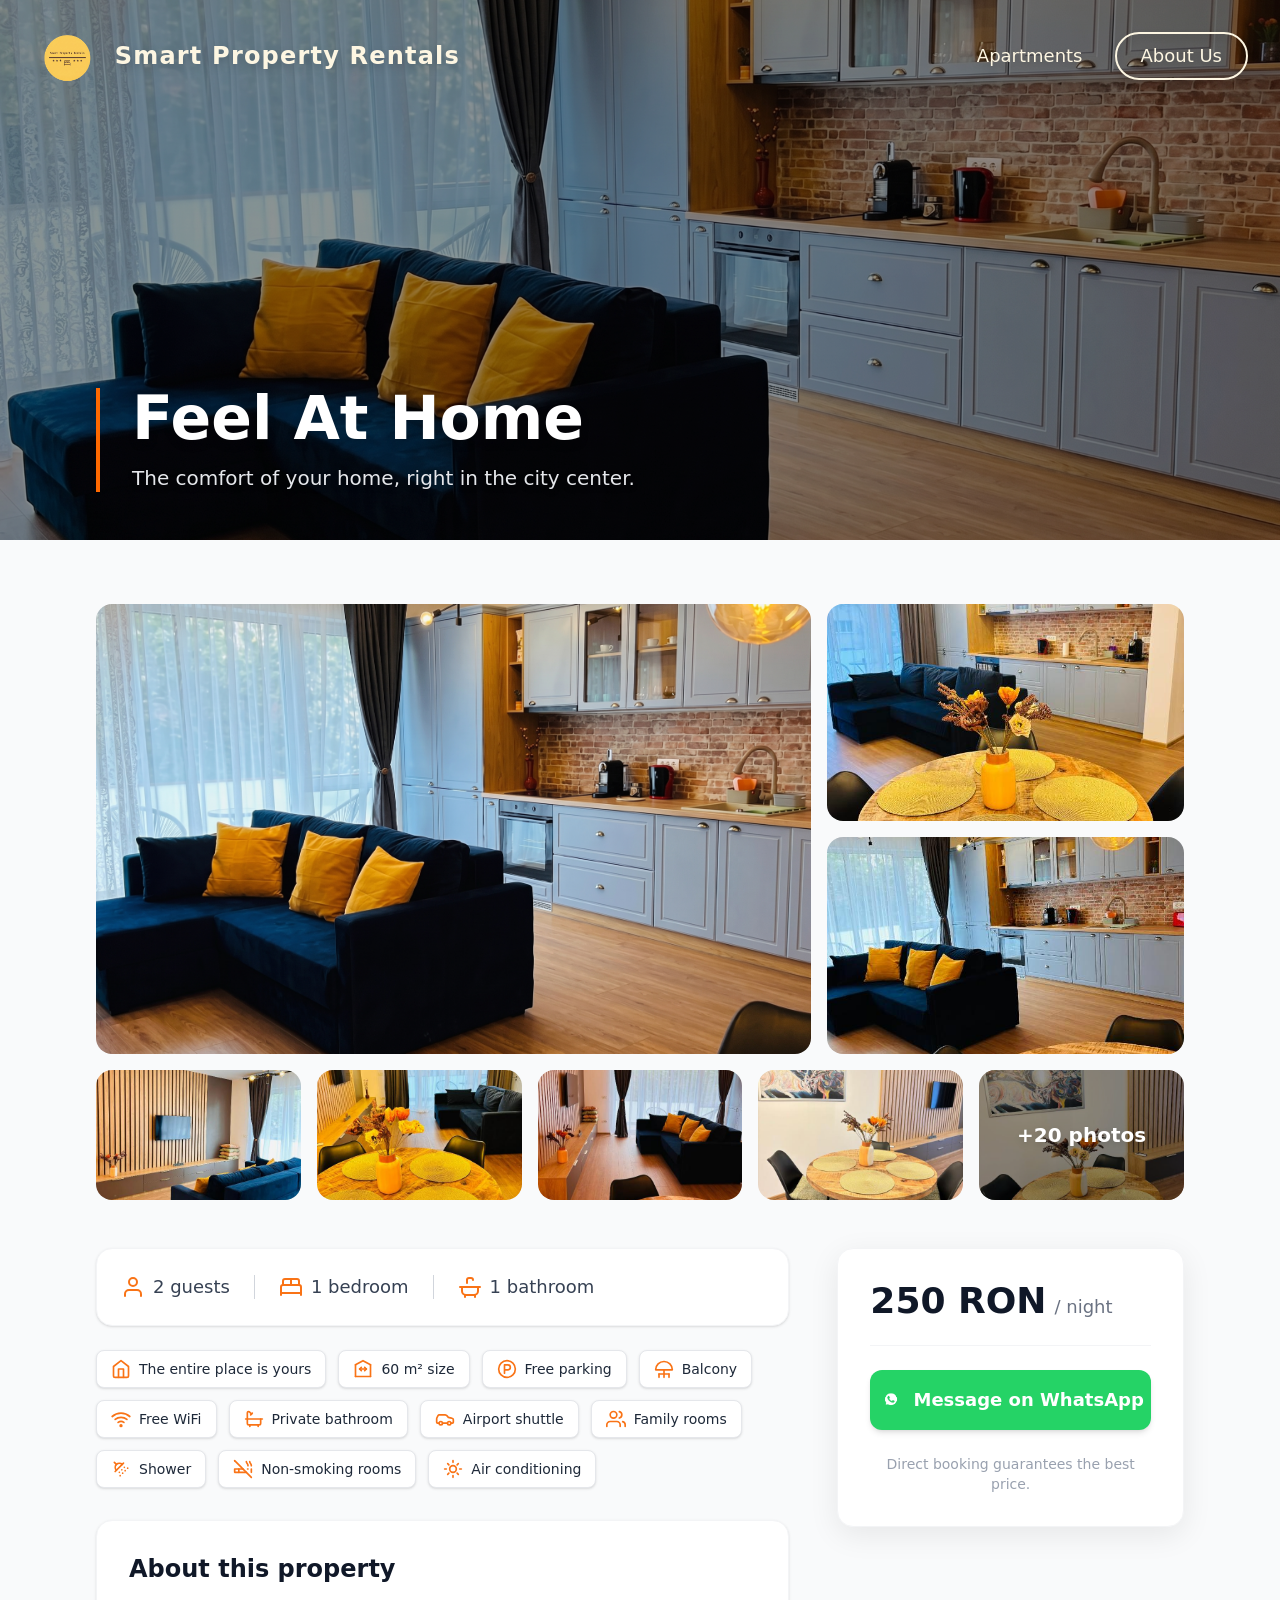
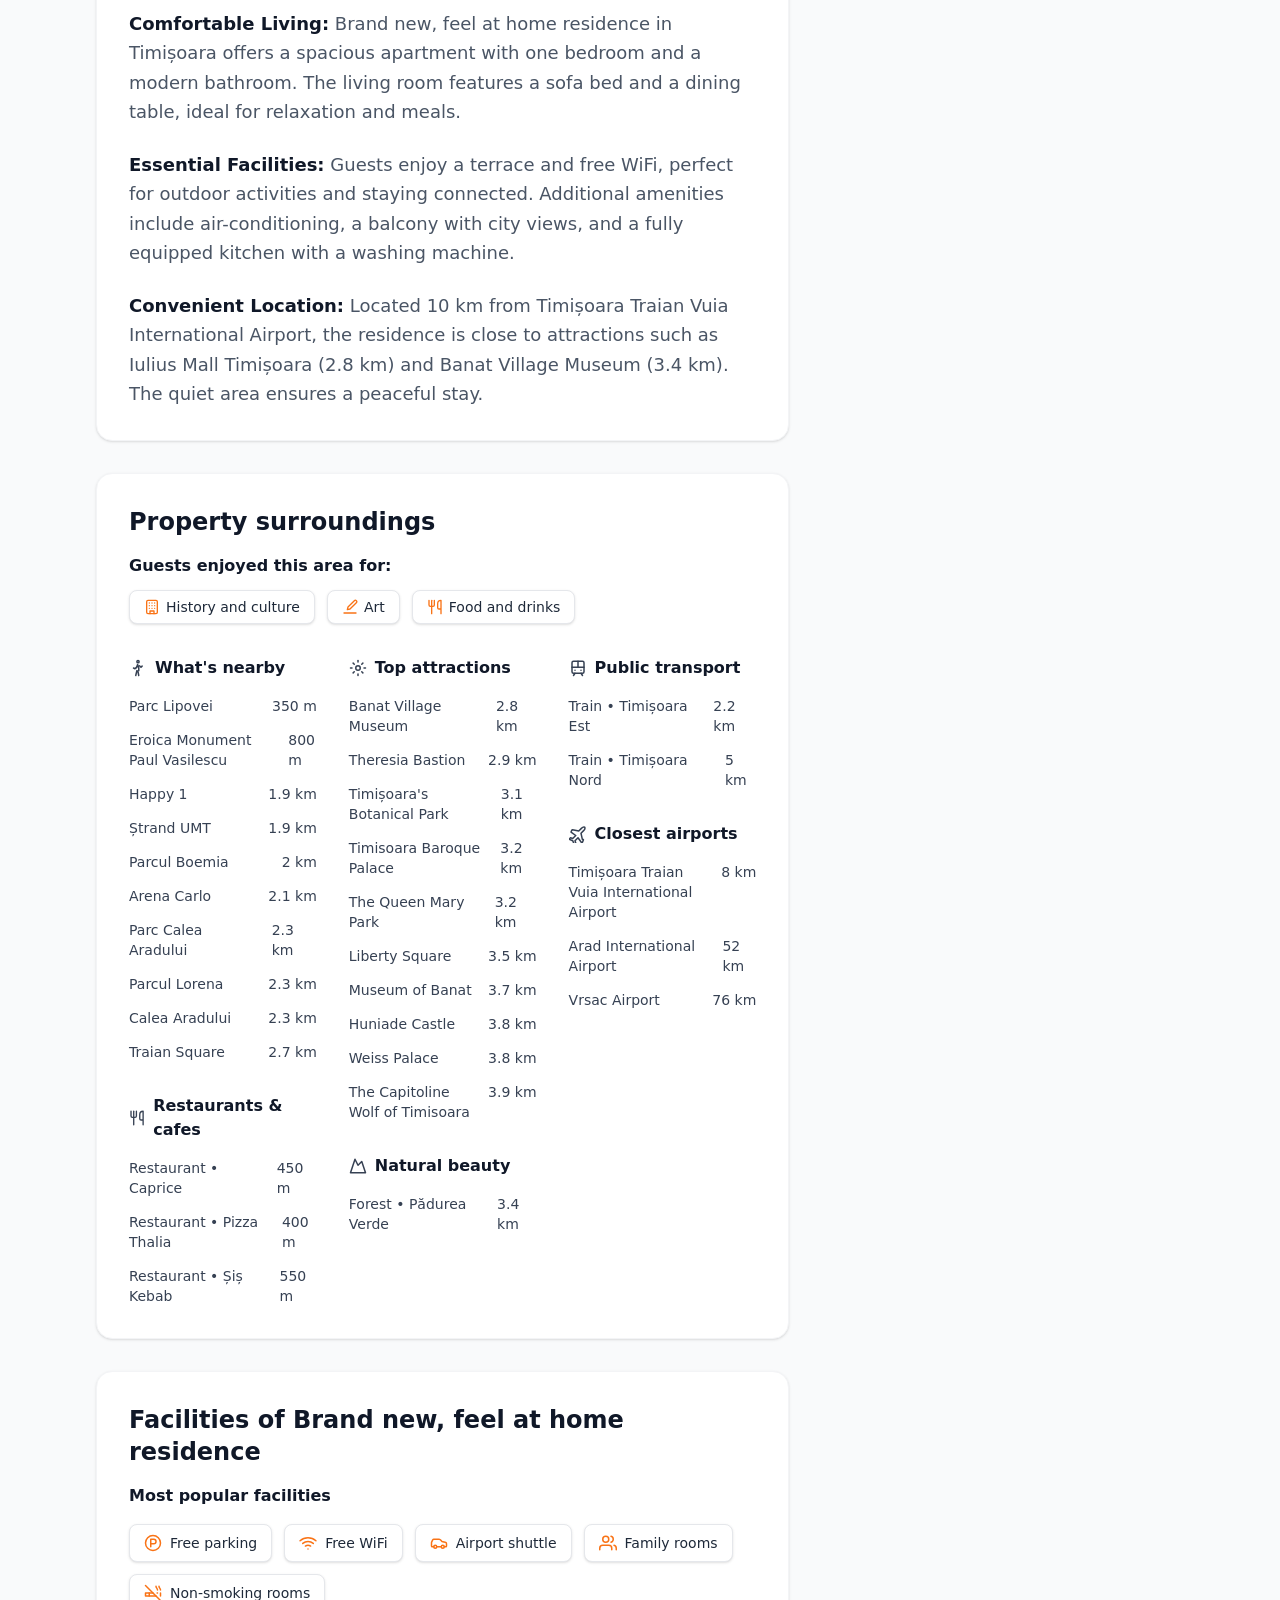
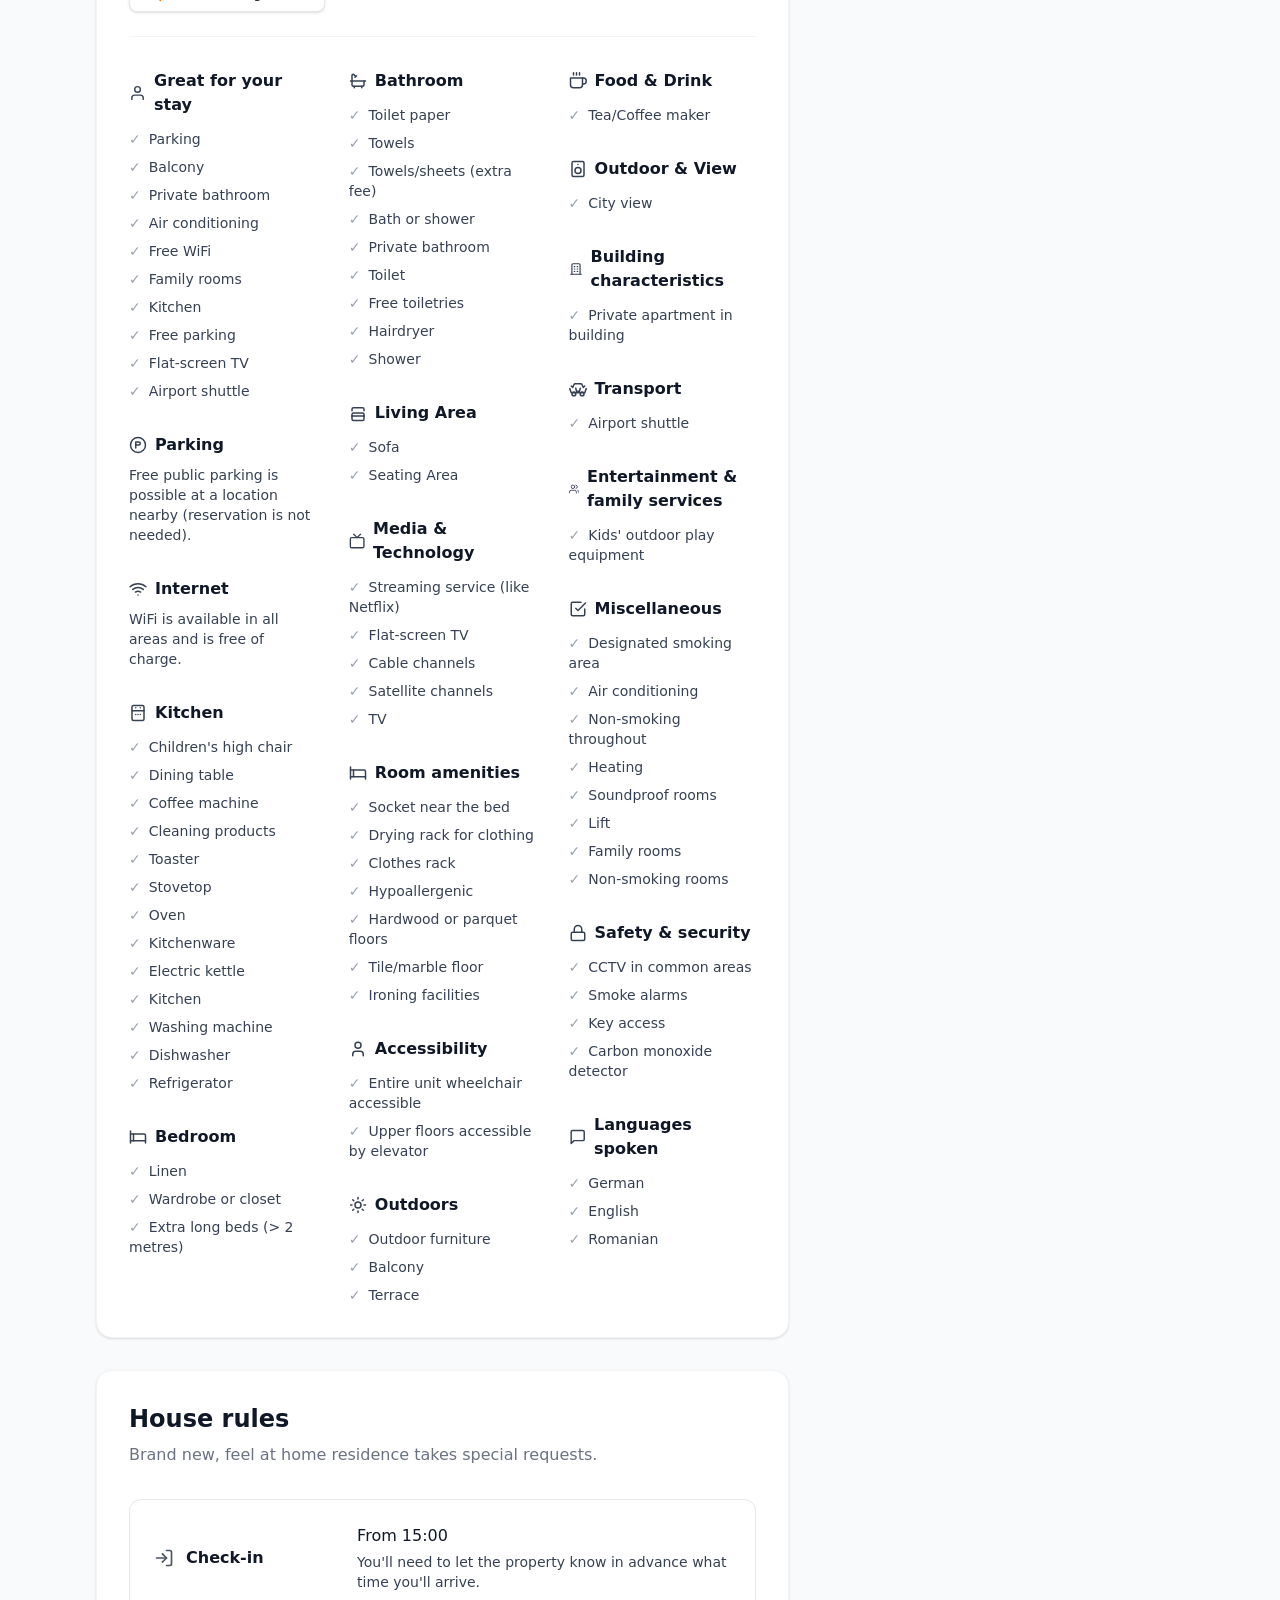
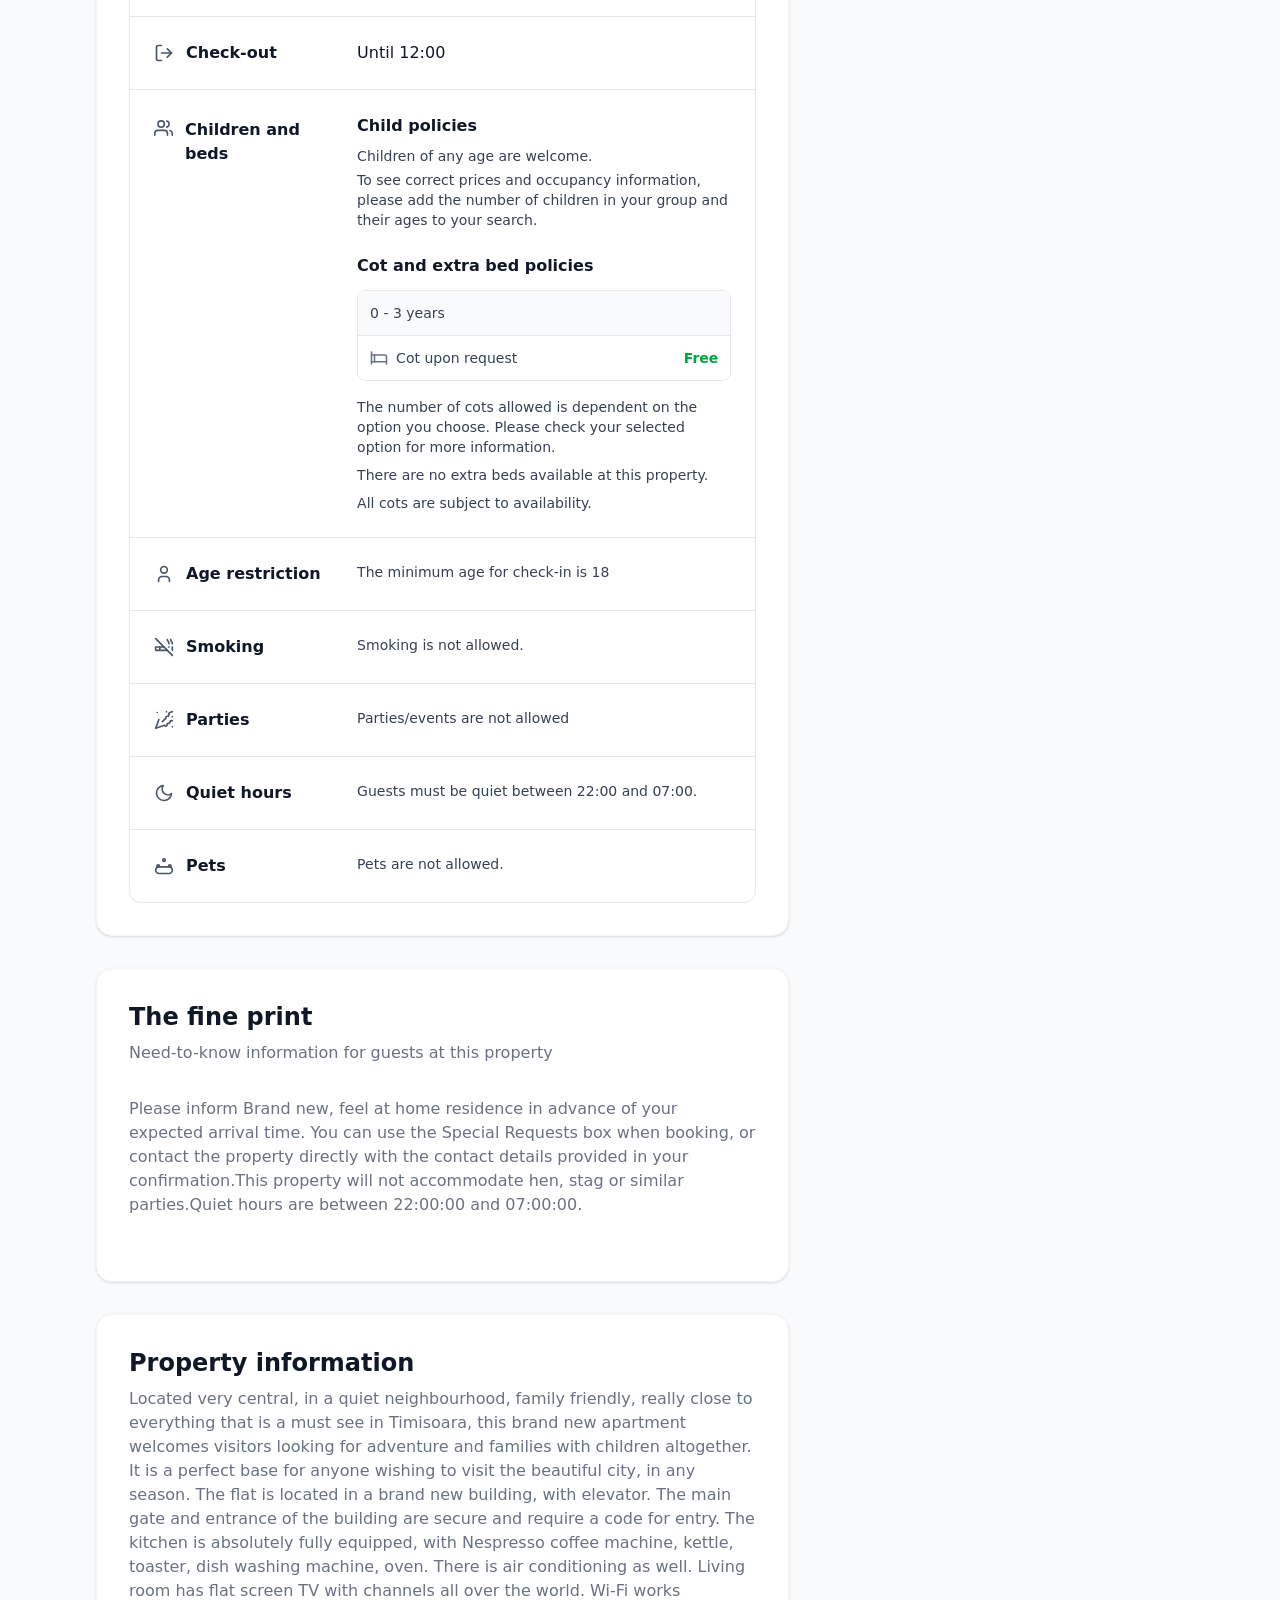
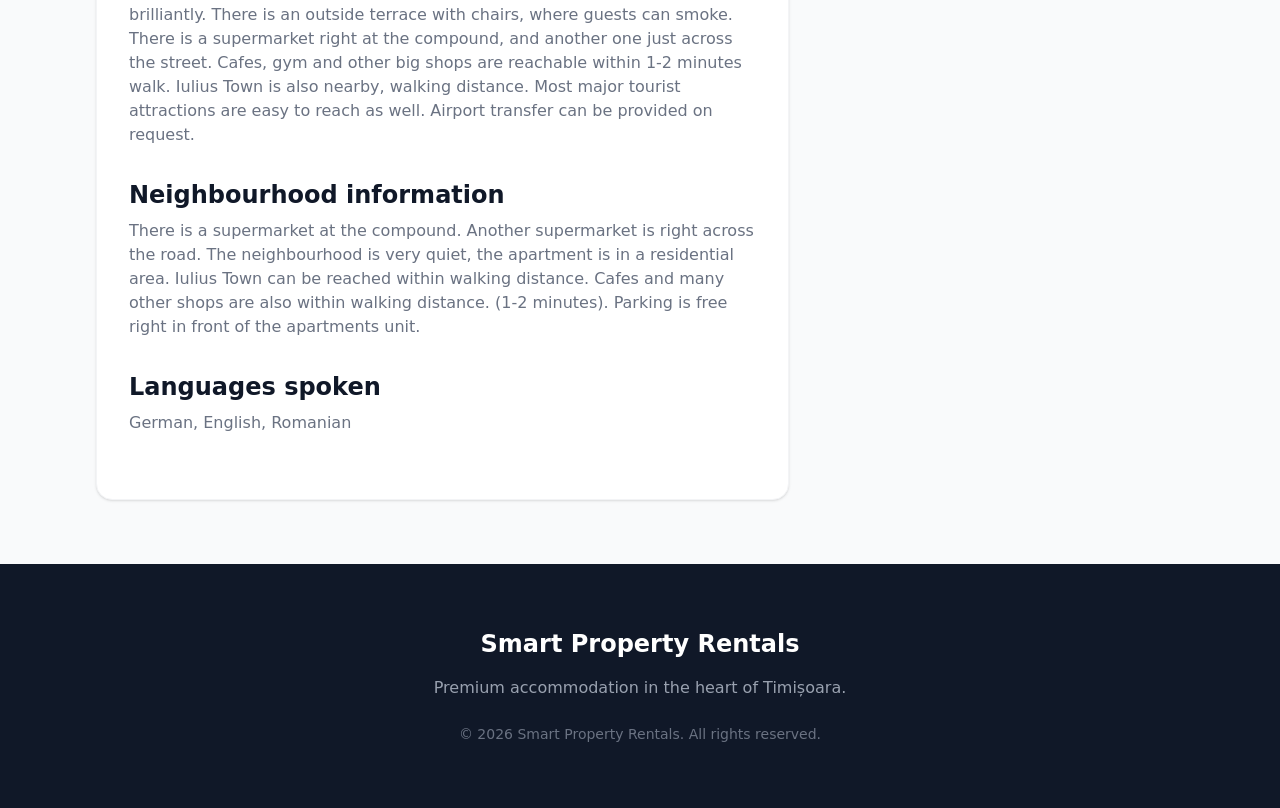
==== commit a090072c: "Update feelAtHome.html" ====
--- a/feelAtHome.html
+++ b/feelAtHome.html
@@ -33,7 +33,7 @@
 
     <!-- HEADER / HERO SECTION -->
     <header class="relative w-full h-[50vh] md:h-[60vh]">
-      <img src="imagini/prezentare.png" alt="Feel At Home" class="absolute inset-0 w-full h-full object-cover">
+      <img src="imagini/prezentare.png" loading="lazy" alt="Feel At Home" class="absolute inset-0 w-full h-full object-cover">
       
       <div class="absolute inset-0 bg-black/40"></div>
       
@@ -873,4 +873,4 @@
       }
     </script>
   </body>
-</html>+</html>
